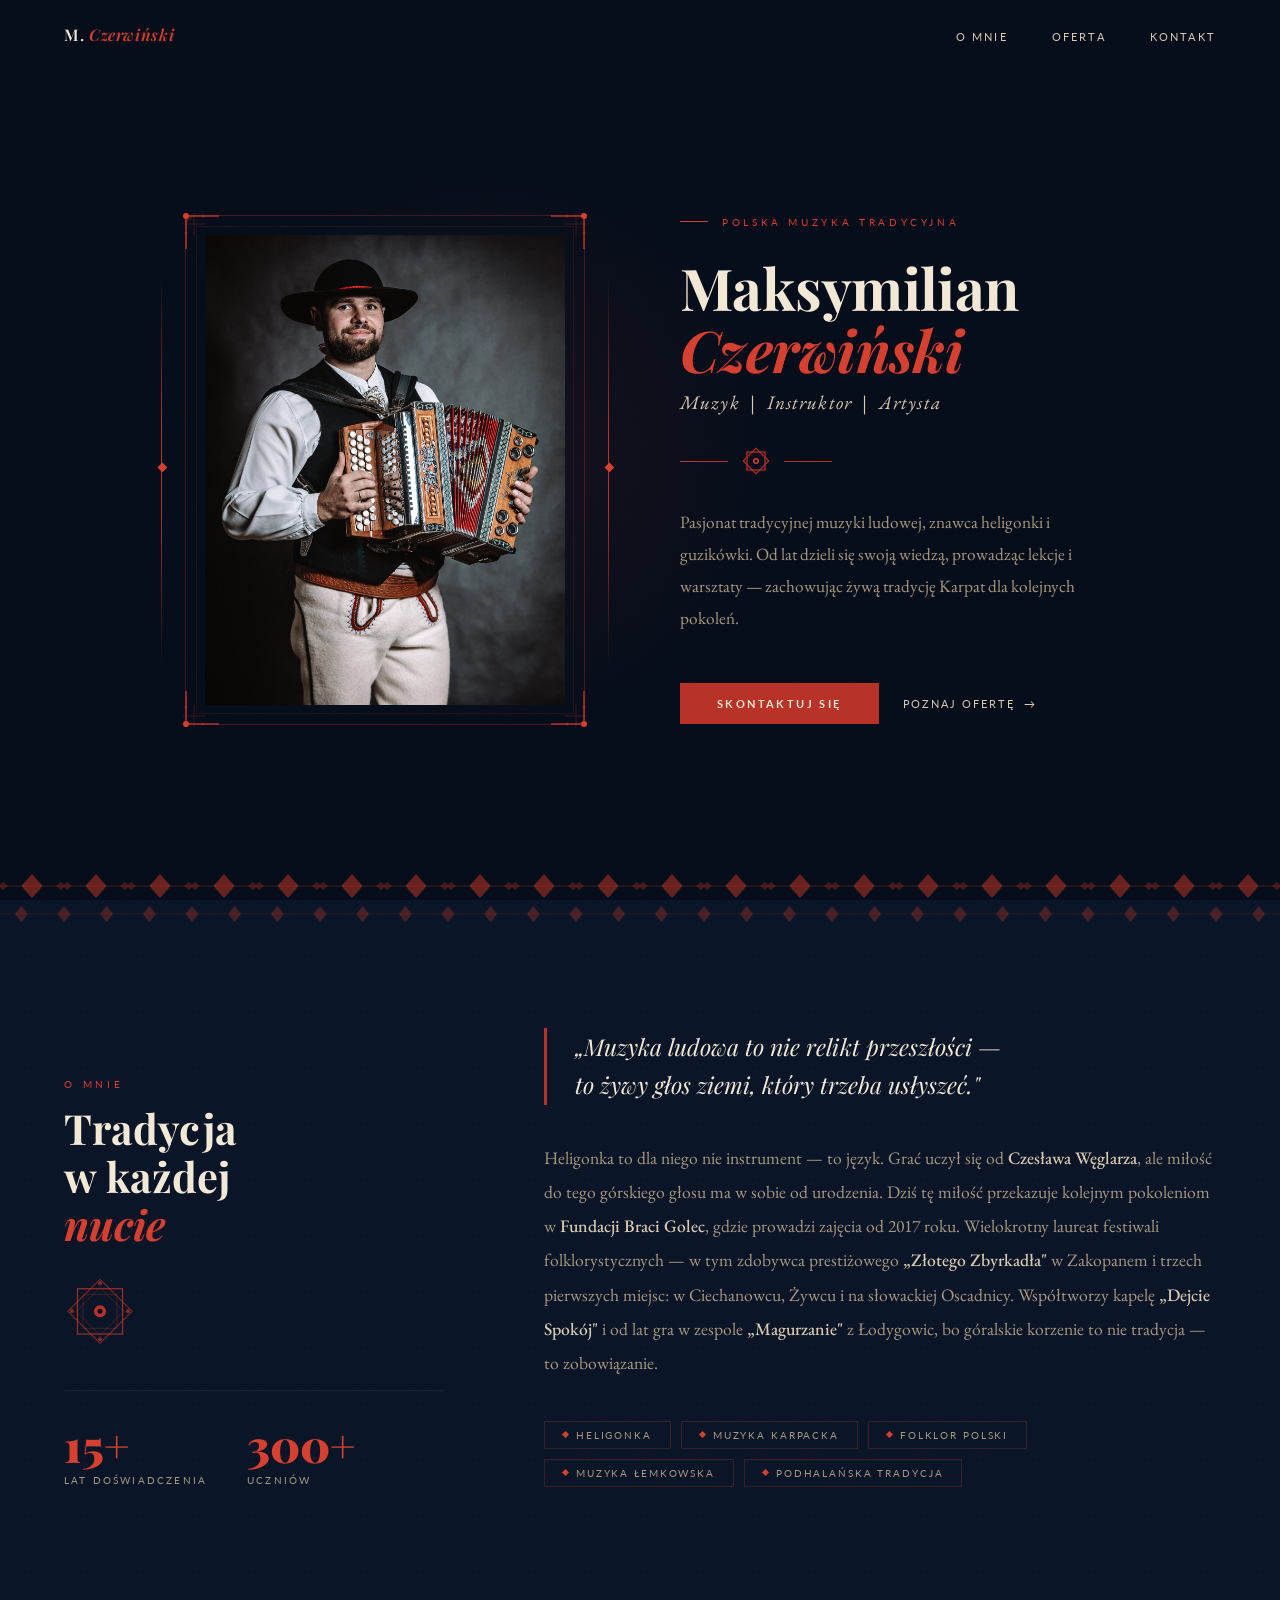
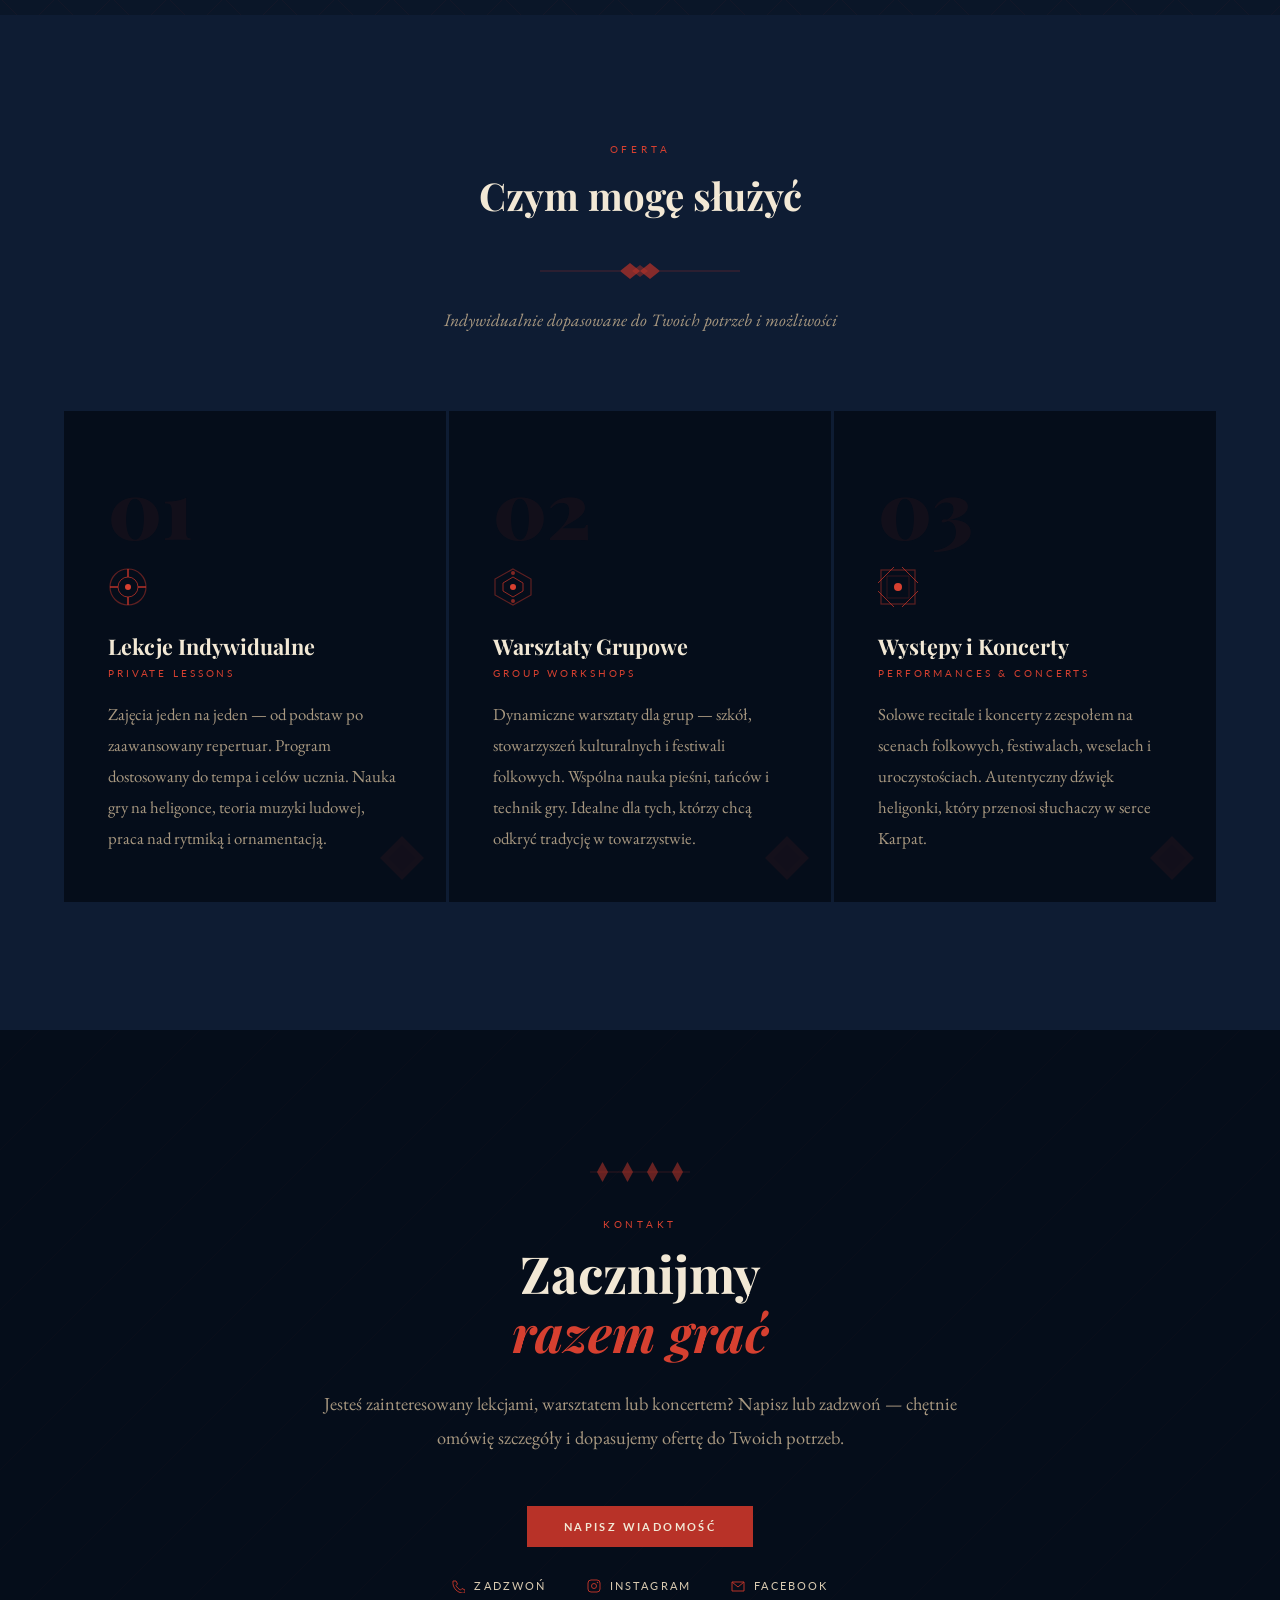
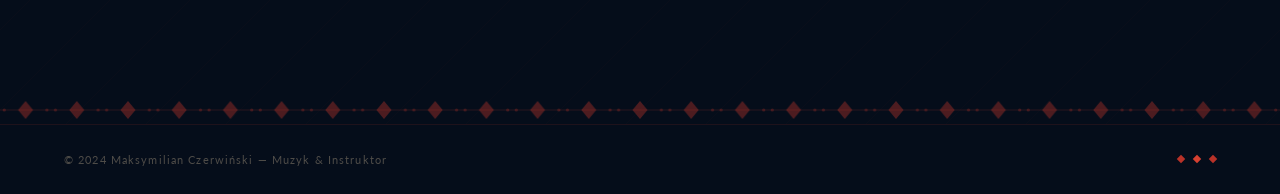
==== index.html @ da5d7bf0 "Initial commit — strona Maksymilian Czerwiński heligonka.pl Co-Authored-By: Claude Sonnet 4.6 <norep" ====
<!DOCTYPE html>
<html lang="pl">
<head>
  <meta charset="UTF-8">
  <meta name="viewport" content="width=device-width, initial-scale=1.0">
  <title>Maksymilian Czerwiński — Muzyk & Instruktor</title>
  <link rel="preconnect" href="https://fonts.googleapis.com">
  <link rel="preconnect" href="https://fonts.gstatic.com" crossorigin>
  <link href="https://fonts.googleapis.com/css2?family=Playfair+Display:ital,wght@0,400;0,600;0,700;0,900;1,400;1,700&family=EB+Garamond:ital,wght@0,400;0,500;1,400;1,500&family=Lato:wght@300;400;700&display=swap" rel="stylesheet">
  <link rel="stylesheet" href="style.css">
</head>
<body>

  <!-- ═══════════════════════════════════════════
       NAV
  ════════════════════════════════════════════ -->
  <nav id="navbar">
    <a href="#hero" class="nav-brand">M. <span>Czerwiński</span></a>
    <ul class="nav-links">
      <li><a href="#about">O mnie</a></li>
      <li><a href="#services">Oferta</a></li>
      <li><a href="#contact">Kontakt</a></li>
    </ul>
  </nav>

  <!-- ═══════════════════════════════════════════
       HERO
  ════════════════════════════════════════════ -->
  <section id="hero">
    <!-- Floating decorative gems -->
    <span class="float-gem"></span>
    <span class="float-gem"></span>
    <span class="float-gem"></span>
    <span class="float-gem"></span>

    <div class="hero-inner">

      <!-- PHOTO -->
      <div class="hero-photo-col">
        <div class="photo-frame">
          <!-- Corner ornaments -->
          <svg class="corner-ornament tl" viewBox="0 0 48 48" fill="none" xmlns="http://www.w3.org/2000/svg">
            <line x1="0" y1="3" x2="36" y2="3" stroke="#b83228" stroke-width="1.5"/>
            <line x1="3" y1="0" x2="3" y2="36" stroke="#b83228" stroke-width="1.5"/>
            <line x1="0" y1="11" x2="22" y2="11" stroke="#b83228" stroke-width="0.6" stroke-opacity="0.5"/>
            <line x1="11" y1="0" x2="11" y2="22" stroke="#b83228" stroke-width="0.6" stroke-opacity="0.5"/>
            <circle cx="3" cy="3" r="3" fill="#d64030"/>
            <circle cx="20" cy="3" r="1.5" fill="#b83228" opacity="0.55"/>
            <circle cx="3" cy="20" r="1.5" fill="#b83228" opacity="0.55"/>
            <polygon points="11,3 3,11 3,3" fill="#b83228" opacity="0.25"/>
          </svg>
          <svg class="corner-ornament tr" viewBox="0 0 48 48" fill="none" xmlns="http://www.w3.org/2000/svg">
            <line x1="0" y1="3" x2="36" y2="3" stroke="#b83228" stroke-width="1.5"/>
            <line x1="3" y1="0" x2="3" y2="36" stroke="#b83228" stroke-width="1.5"/>
            <line x1="0" y1="11" x2="22" y2="11" stroke="#b83228" stroke-width="0.6" stroke-opacity="0.5"/>
            <line x1="11" y1="0" x2="11" y2="22" stroke="#b83228" stroke-width="0.6" stroke-opacity="0.5"/>
            <circle cx="3" cy="3" r="3" fill="#d64030"/>
            <circle cx="20" cy="3" r="1.5" fill="#b83228" opacity="0.55"/>
            <circle cx="3" cy="20" r="1.5" fill="#b83228" opacity="0.55"/>
          </svg>
          <svg class="corner-ornament bl" viewBox="0 0 48 48" fill="none" xmlns="http://www.w3.org/2000/svg">
            <line x1="0" y1="3" x2="36" y2="3" stroke="#b83228" stroke-width="1.5"/>
            <line x1="3" y1="0" x2="3" y2="36" stroke="#b83228" stroke-width="1.5"/>
            <line x1="0" y1="11" x2="22" y2="11" stroke="#b83228" stroke-width="0.6" stroke-opacity="0.5"/>
            <line x1="11" y1="0" x2="11" y2="22" stroke="#b83228" stroke-width="0.6" stroke-opacity="0.5"/>
            <circle cx="3" cy="3" r="3" fill="#d64030"/>
            <circle cx="20" cy="3" r="1.5" fill="#b83228" opacity="0.55"/>
            <circle cx="3" cy="20" r="1.5" fill="#b83228" opacity="0.55"/>
          </svg>
          <svg class="corner-ornament br" viewBox="0 0 48 48" fill="none" xmlns="http://www.w3.org/2000/svg">
            <line x1="0" y1="3" x2="36" y2="3" stroke="#b83228" stroke-width="1.5"/>
            <line x1="3" y1="0" x2="3" y2="36" stroke="#b83228" stroke-width="1.5"/>
            <line x1="0" y1="11" x2="22" y2="11" stroke="#b83228" stroke-width="0.6" stroke-opacity="0.5"/>
            <line x1="11" y1="0" x2="11" y2="22" stroke="#b83228" stroke-width="0.6" stroke-opacity="0.5"/>
            <circle cx="3" cy="3" r="3" fill="#d64030"/>
            <circle cx="20" cy="3" r="1.5" fill="#b83228" opacity="0.55"/>
            <circle cx="3" cy="20" r="1.5" fill="#b83228" opacity="0.55"/>
          </svg>

          <div class="photo-frame-border"></div>
          <div class="photo-img-wrap" id="photoWrap">
            <img
              src="brand_assets/Maksymilian Czerwinski.jpeg"
              alt="Maksymilian Czerwiński — Muzyk & Instruktor"
              onerror="this.parentElement.innerHTML='<div class=\'photo-placeholder\'><div class=\'placeholder-initials\'>MC</div><div class=\'placeholder-note\'>Maksymilian Czerwiński</div></div>'"
            >
          </div>

          <!-- Side accent bars -->
          <span class="photo-accent left"></span>
          <span class="photo-accent right"></span>
        </div>
      </div>

      <!-- TEXT -->
      <div class="hero-text-col">
        <p class="eyebrow">Polska Muzyka Tradycyjna</p>

        <h1 class="hero-name">
          Maksymilian
          <span class="red-italic">Czerwiński</span>
        </h1>

        <p class="hero-role">Muzyk &nbsp;|&nbsp; Instruktor &nbsp;|&nbsp; Artysta</p>

        <div class="folk-inline-divider">
          <span class="bar"></span>
          <!-- Folk 8-star medallion -->
          <svg width="28" height="28" viewBox="0 0 28 28" fill="none" xmlns="http://www.w3.org/2000/svg">
            <rect x="5" y="5" width="18" height="18" stroke="#b83228" stroke-width="1.2" transform="rotate(0 14 14)"/>
            <rect x="5" y="5" width="18" height="18" stroke="#b83228" stroke-width="1.2" transform="rotate(45 14 14)"/>
            <circle cx="14" cy="14" r="3" fill="#d64030"/>
            <circle cx="14" cy="14" r="1.5" fill="#050d1a"/>
          </svg>
          <span class="bar"></span>
        </div>

        <p class="hero-desc">
          Pasjonat tradycyjnej muzyki ludowej, znawca heligonki i guzikówki.
          Od lat dzieli się swoją wiedzą, prowadząc lekcje i warsztaty —
          zachowując żywą tradycję Karpat dla kolejnych pokoleń.
        </p>

        <div class="hero-actions">
          <a href="#contact" class="btn-red">Skontaktuj się</a>
          <a href="#services" class="btn-ghost">
            Poznaj ofertę <span class="arr">→</span>
          </a>
        </div>
      </div>
    </div>

    <!-- Folk border strip -->
    <div class="hero-folk-bottom">
      <svg class="folk-strip" viewBox="0 0 1200 28" preserveAspectRatio="none" xmlns="http://www.w3.org/2000/svg">
        <defs>
          <pattern id="folkBorderHero" x="0" y="0" width="60" height="28" patternUnits="userSpaceOnUse">
            <line x1="0" y1="14" x2="60" y2="14" stroke="#b83228" stroke-width="0.7" stroke-opacity="0.5"/>
            <polygon points="30,2 40,14 30,26 20,14" fill="#b83228" fill-opacity="0.55"/>
            <rect x="0" y="11" width="6" height="6" fill="#b83228" fill-opacity="0.3" transform="rotate(45 3 14)"/>
            <rect x="54" y="11" width="6" height="6" fill="#b83228" fill-opacity="0.3" transform="rotate(45 57 14)"/>
          </pattern>
        </defs>
        <rect width="1200" height="28" fill="url(#folkBorderHero)"/>
      </svg>
    </div>
  </section>

  <!-- ═══════════════════════════════════════════
       ABOUT
  ════════════════════════════════════════════ -->
  <section id="about">

    <!-- Folk strip top -->
    <div class="folk-strip-top">
      <svg class="folk-strip" viewBox="0 0 1200 28" preserveAspectRatio="none" xmlns="http://www.w3.org/2000/svg">
        <defs>
          <pattern id="folkBorderAbout" x="0" y="0" width="40" height="28" patternUnits="userSpaceOnUse">
            <line x1="0" y1="14" x2="40" y2="14" stroke="#b83228" stroke-width="0.5" stroke-opacity="0.3"/>
            <polygon points="20,6 26,14 20,22 14,14" fill="#b83228" fill-opacity="0.35"/>
          </pattern>
        </defs>
        <rect width="1200" height="28" fill="url(#folkBorderAbout)"/>
      </svg>
    </div>

    <div class="about-inner">

      <!-- LEFT -->
      <div class="about-left fade-up">
        <span class="section-eyebrow about-eyebrow">O mnie</span>
        <h2 class="about-heading">
          Tradycja<br>w każdej
          <em>nucie</em>
        </h2>

        <!-- Medallion -->
        <div class="about-folk-medallion" style="margin:28px 0;">
          <svg width="72" height="72" viewBox="0 0 72 72" fill="none" xmlns="http://www.w3.org/2000/svg" class="shimmer-ornament">
            <polygon points="36 4 68 36 36 68 4 36" fill="none" stroke="#b83228" stroke-width="1"/>
            <polygon points="36 12 60 36 36 60 12 36" fill="none" stroke="#b83228" stroke-width="0.6" stroke-opacity="0.5"/>
            <polygon points="36 4 68 36 36 68 4 36" fill="none" stroke="#b83228" stroke-width="1" transform="rotate(45 36 36)"/>
            <polygon points="36 12 60 36 36 60 12 36" fill="none" stroke="#b83228" stroke-width="0.6" stroke-opacity="0.5" transform="rotate(45 36 36)"/>
            <circle cx="36" cy="36" r="6" fill="#b83228"/>
            <circle cx="36" cy="36" r="2.5" fill="#050d1a"/>
            <!-- cardinal dots -->
            <circle cx="36" cy="8"  r="2" fill="#b83228" opacity="0.7"/>
            <circle cx="36" cy="64" r="2" fill="#b83228" opacity="0.7"/>
            <circle cx="8"  cy="36" r="2" fill="#b83228" opacity="0.7"/>
            <circle cx="64" cy="36" r="2" fill="#b83228" opacity="0.7"/>
          </svg>
        </div>

        <div class="about-stat-row">
          <div class="about-stat">
            <div class="stat-num">15+</div>
            <span class="stat-lbl">Lat doświadczenia</span>
          </div>
          <div class="about-stat">
            <div class="stat-num">300+</div>
            <span class="stat-lbl">Uczniów</span>
          </div>
        </div>
      </div>

      <!-- RIGHT -->
      <div class="about-right">
        <blockquote class="about-quote fade-up">
          „Muzyka ludowa to nie relikt przeszłości —<br>
          to żywy głos ziemi, który trzeba usłyszeć."
        </blockquote>

        <p class="about-body fade-up d1">
          Heligonka to dla niego nie instrument — to język. Grać uczył się od <strong>Czesława Węglarza</strong>,
          ale miłość do tego górskiego głosu ma w sobie od urodzenia. Dziś tę miłość przekazuje kolejnym
          pokoleniom w <strong>Fundacji Braci Golec</strong>, gdzie prowadzi zajęcia od 2017 roku.
          Wielokrotny laureat festiwali folklorystycznych — w tym zdobywca prestiżowego
          <strong>„Złotego Zbyrkadła"</strong> w Zakopanem i trzech pierwszych miejsc: w Ciechanowcu,
          Żywcu i na słowackiej Oscadnicy. Współtworzy kapelę <strong>„Dejcie Spokój"</strong>
          i od lat gra w zespole <strong>„Magurzanie"</strong> z Łodygowic, bo góralskie korzenie
          to nie tradycja — to zobowiązanie.
        </p>

        <div class="tags fade-up d4">
          <span class="tag"><span class="tag-dot"></span>Heligonka</span>
          <span class="tag"><span class="tag-dot"></span>Muzyka Karpacka</span>
          <span class="tag"><span class="tag-dot"></span>Folklor Polski</span>
          <span class="tag"><span class="tag-dot"></span>Muzyka Łemkowska</span>
          <span class="tag"><span class="tag-dot"></span>Podhalańska Tradycja</span>
        </div>
      </div>
    </div>
  </section>

  <!-- ═══════════════════════════════════════════
       SERVICES
  ════════════════════════════════════════════ -->
  <section id="services">
    <div class="services-header fade-up">
      <span class="section-eyebrow">Oferta</span>
      <h2 class="section-title">Czym mogę służyć</h2>
      <!-- Folk divider -->
      <div class="section-ornament">
        <svg width="200" height="20" viewBox="0 0 200 20" fill="none" xmlns="http://www.w3.org/2000/svg">
          <line x1="0" y1="10" x2="80" y2="10" stroke="#b83228" stroke-width="0.7" stroke-opacity="0.5"/>
          <polygon points="90,2 100,10 90,18 80,10" fill="#b83228" opacity="0.7"/>
          <polygon points="100,4 108,10 100,16 92,10" fill="#b83228" opacity="0.45"/>
          <polygon points="110,2 120,10 110,18 100,10" fill="#b83228" opacity="0.7"/>
          <line x1="120" y1="10" x2="200" y2="10" stroke="#b83228" stroke-width="0.7" stroke-opacity="0.5"/>
        </svg>
      </div>
      <p class="section-sub">Indywidualnie dopasowane do Twoich potrzeb i możliwości</p>
    </div>

    <div class="cards">

      <!-- Card 1 -->
      <div class="card fade-up">
        <span class="card-number">01</span>
        <div class="card-icon">
          <svg width="40" height="40" viewBox="0 0 40 40" fill="none" xmlns="http://www.w3.org/2000/svg">
            <circle cx="20" cy="20" r="18" stroke="#b83228" stroke-width="1.2" stroke-opacity="0.5"/>
            <circle cx="20" cy="20" r="10" stroke="#b83228" stroke-width="0.8"/>
            <circle cx="20" cy="20" r="3" fill="#d64030"/>
            <line x1="20" y1="2"  x2="20" y2="10" stroke="#b83228" stroke-width="1.5"/>
            <line x1="20" y1="30" x2="20" y2="38" stroke="#b83228" stroke-width="1.5"/>
            <line x1="2"  y1="20" x2="10" y2="20" stroke="#b83228" stroke-width="1.5"/>
            <line x1="30" y1="20" x2="38" y2="20" stroke="#b83228" stroke-width="1.5"/>
          </svg>
        </div>
        <h3 class="card-title">Lekcje Indywidualne</h3>
        <span class="card-sub">Private Lessons</span>
        <p class="card-text">
          Zajęcia jeden na jeden — od podstaw po zaawansowany repertuar.
          Program dostosowany do tempa i celów ucznia. Nauka gry na heligonce,
          teoria muzyki ludowej, praca nad rytmiką i ornamentacją.
        </p>
        <svg class="card-corner-gem" width="48" height="48" viewBox="0 0 48 48" fill="none" xmlns="http://www.w3.org/2000/svg">
          <polygon points="24 2 46 24 24 46 2 24" fill="#d64030"/>
          <polygon points="24 10 38 24 24 38 10 24" fill="#b83228"/>
        </svg>
      </div>

      <!-- Card 2 -->
      <div class="card fade-up d1">
        <span class="card-number">02</span>
        <div class="card-icon">
          <svg width="40" height="40" viewBox="0 0 40 40" fill="none" xmlns="http://www.w3.org/2000/svg">
            <polygon points="20 2 38 12 38 28 20 38 2 28 2 12" stroke="#b83228" stroke-width="1.2" fill="none" stroke-opacity="0.5"/>
            <polygon points="20 10 30 16 30 24 20 30 10 24 10 16" stroke="#b83228" stroke-width="0.8" fill="none"/>
            <circle cx="20" cy="20" r="3" fill="#d64030"/>
            <circle cx="20" cy="6"  r="2" fill="#b83228" opacity="0.7"/>
            <circle cx="20" cy="34" r="2" fill="#b83228" opacity="0.7"/>
          </svg>
        </div>
        <h3 class="card-title">Warsztaty Grupowe</h3>
        <span class="card-sub">Group Workshops</span>
        <p class="card-text">
          Dynamiczne warsztaty dla grup — szkół, stowarzyszeń kulturalnych
          i festiwali folkowych. Wspólna nauka pieśni, tańców i technik gry.
          Idealne dla tych, którzy chcą odkryć tradycję w towarzystwie.
        </p>
        <svg class="card-corner-gem" width="48" height="48" viewBox="0 0 48 48" fill="none" xmlns="http://www.w3.org/2000/svg">
          <polygon points="24 2 46 24 24 46 2 24" fill="#d64030"/>
          <polygon points="24 10 38 24 24 38 10 24" fill="#b83228"/>
        </svg>
      </div>

      <!-- Card 3 -->
      <div class="card fade-up d2">
        <span class="card-number">03</span>
        <div class="card-icon">
          <svg width="40" height="40" viewBox="0 0 40 40" fill="none" xmlns="http://www.w3.org/2000/svg">
            <rect x="3" y="3" width="34" height="34" stroke="#b83228" stroke-width="1.2" stroke-opacity="0.5"/>
            <rect x="3" y="3" width="34" height="34" stroke="#b83228" stroke-width="0.8" transform="rotate(45 20 20)"/>
            <rect x="9" y="9" width="22" height="22" stroke="#b83228" stroke-width="0.5" stroke-opacity="0.5"/>
            <circle cx="20" cy="20" r="4" fill="#d64030"/>
          </svg>
        </div>
        <h3 class="card-title">Występy i Koncerty</h3>
        <span class="card-sub">Performances & Concerts</span>
        <p class="card-text">
          Solowe recitale i koncerty z zespołem na scenach folkowych,
          festiwalach, weselach i uroczystościach. Autentyczny dźwięk
          heligonki, który przenosi słuchaczy w serce Karpat.
        </p>
        <svg class="card-corner-gem" width="48" height="48" viewBox="0 0 48 48" fill="none" xmlns="http://www.w3.org/2000/svg">
          <polygon points="24 2 46 24 24 46 2 24" fill="#d64030"/>
          <polygon points="24 10 38 24 24 38 10 24" fill="#b83228"/>
        </svg>
      </div>
    </div>
  </section>

  <!-- ═══════════════════════════════════════════
       CONTACT
  ════════════════════════════════════════════ -->
  <section id="contact">
    <div class="contact-inner fade-up">
      <div class="contact-ornament">
        <svg width="100" height="28" viewBox="0 0 100 28" fill="none" xmlns="http://www.w3.org/2000/svg">
          <defs>
            <pattern id="folkContactStrip" x="0" y="0" width="25" height="28" patternUnits="userSpaceOnUse">
              <line x1="0" y1="14" x2="25" y2="14" stroke="#b83228" stroke-width="0.6" stroke-opacity="0.4"/>
              <polygon points="12.5,4 18,14 12.5,24 7,14" fill="#b83228" opacity="0.55"/>
            </pattern>
          </defs>
          <rect width="100" height="28" fill="url(#folkContactStrip)"/>
        </svg>
      </div>

      <span class="section-eyebrow contact-eyebrow">Kontakt</span>
      <h2 class="contact-title">
        Zacznijmy<br>
        <em>razem grać</em>
      </h2>
      <p class="contact-text">
        Jesteś zainteresowany lekcjami, warsztatem lub koncertem?
        Napisz lub zadzwoń — chętnie omówię szczegóły
        i dopasujemy ofertę do Twoich potrzeb.
      </p>

      <div class="contact-cta">
        <a href="mailto:kontakt@maksymilanczerwiński.pl" class="btn-red">
          Napisz wiadomość
        </a>
        <div class="contact-links">
          <a href="tel:+48000000000" class="contact-link">
            <svg width="14" height="14" viewBox="0 0 14 14" fill="none" xmlns="http://www.w3.org/2000/svg">
              <path d="M2 2h3l1.5 3L5 6.5c1 2 2.5 3.5 4.5 4.5L11 9.5l3 1.5v3c-7 1-13-5-12-12z" stroke="#b83228" stroke-width="1" fill="none"/>
            </svg>
            Zadzwoń
          </a>
          <a href="#" class="contact-link">
            <svg width="14" height="14" viewBox="0 0 14 14" fill="none" xmlns="http://www.w3.org/2000/svg">
              <rect x="1" y="1" width="12" height="12" rx="3" stroke="#b83228" stroke-width="1"/>
              <circle cx="7" cy="7" r="2.5" stroke="#b83228" stroke-width="1"/>
              <circle cx="10.5" cy="3.5" r="0.75" fill="#b83228"/>
            </svg>
            Instagram
          </a>
          <a href="#" class="contact-link">
            <svg width="14" height="14" viewBox="0 0 14 14" fill="none" xmlns="http://www.w3.org/2000/svg">
              <path d="M1 3h12v9H1zM1 3l6 5 6-5" stroke="#b83228" stroke-width="1" fill="none"/>
            </svg>
            Facebook
          </a>
        </div>
      </div>
    </div>

    <!-- Folk strip at bottom of contact -->
    <div class="folk-strip-bottom">
      <svg class="folk-strip" viewBox="0 0 1200 28" preserveAspectRatio="none" xmlns="http://www.w3.org/2000/svg">
        <defs>
          <pattern id="folkContactBottom" x="0" y="0" width="48" height="28" patternUnits="userSpaceOnUse">
            <line x1="0" y1="14" x2="48" y2="14" stroke="#b83228" stroke-width="0.6" stroke-opacity="0.3"/>
            <polygon points="24,5 31,14 24,23 17,14" fill="#b83228" opacity="0.4"/>
            <circle cx="4"  cy="14" r="1.5" fill="#b83228" opacity="0.3"/>
            <circle cx="44" cy="14" r="1.5" fill="#b83228" opacity="0.3"/>
          </pattern>
        </defs>
        <rect width="1200" height="28" fill="url(#folkContactBottom)"/>
      </svg>
    </div>
  </section>

  <!-- ═══════════════════════════════════════════
       FOOTER
  ════════════════════════════════════════════ -->
  <footer>
    <span class="footer-copy">
      © 2024 Maksymilian Czerwiński — Muzyk & Instruktor
    </span>
    <div class="footer-gems">
      <span class="footer-gem"></span>
      <span class="footer-gem"></span>
      <span class="footer-gem"></span>
    </div>
  </footer>

  <!-- ═══════════════════════════════════════════
       JAVASCRIPT
  ════════════════════════════════════════════ -->
  <script>
    // Nav scroll state
    const navbar = document.getElementById('navbar');
    window.addEventListener('scroll', () => {
      navbar.classList.toggle('scrolled', window.scrollY > 60);
    }, { passive: true });

    // Intersection Observer — fade-up
    const observer = new IntersectionObserver((entries) => {
      entries.forEach(e => {
        if (e.isIntersecting) {
          e.target.classList.add('visible');
          observer.unobserve(e.target);
        }
      });
    }, { threshold: 0.12, rootMargin: '0px 0px -40px 0px' });

    document.querySelectorAll('.fade-up').forEach(el => observer.observe(el));

    // Subtle hero parallax on photo
    const photoWrap = document.getElementById('photoWrap');
    if (photoWrap && window.matchMedia('(min-width: 860px)').matches) {
      window.addEventListener('scroll', () => {
        const scrolled = window.scrollY;
        const parallaxVal = scrolled * 0.12;
        photoWrap.style.transform = `translateY(${parallaxVal}px)`;
      }, { passive: true });
    }

    // Shimmer on folk ornaments
    const shimmerEls = document.querySelectorAll('.shimmer-ornament');
    shimmerEls.forEach(el => {
      el.style.animation = 'shimmer 4s ease-in-out infinite';
    });
  </script>
</body>
</html>
---- style.css ----
*, *::before, *::after { margin: 0; padding: 0; box-sizing: border-box; }

:root {
  --navy-deep:   #050d1a;
  --navy:        #0a1628;
  --navy-mid:    #0e1c33;
  --navy-light:  #152340;
  --red:         #b83228;
  --red-bright:  #d64030;
  --red-dark:    #8a251d;
  --red-glow:    rgba(184,50,40,0.15);
  --cream:       #f2e8d5;
  --cream-dim:   #d8c9b0;
  --cream-muted: #a89880;
  --gold:        #c49a3c;
}

html { scroll-behavior: smooth; }
body {
  font-family: 'Lato', sans-serif;
  background: var(--navy);
  color: var(--cream);
  overflow-x: hidden;
}

/* ──────────────────────────────────────────
   NAV
────────────────────────────────────────── */
nav {
  position: fixed; top: 0; left: 0; right: 0; z-index: 200;
  padding: 24px 64px;
  display: flex; justify-content: space-between; align-items: center;
  transition: all 0.4s ease;
}
nav.scrolled {
  background: rgba(5,13,26,0.94);
  backdrop-filter: blur(16px);
  padding: 16px 64px;
  border-bottom: 1px solid rgba(184,50,40,0.18);
}
.nav-brand {
  font-family: 'Playfair Display', serif;
  font-size: 1rem; font-weight: 600;
  color: var(--cream); letter-spacing: 0.04em; text-decoration: none;
}
.nav-brand span { color: var(--red-bright); font-style: italic; }
.nav-links { display: flex; gap: 44px; list-style: none; }
.nav-links a {
  color: var(--cream-dim); text-decoration: none;
  font-size: 0.68rem; letter-spacing: 0.2em; text-transform: uppercase;
  transition: color 0.3s;
}
.nav-links a:hover { color: var(--red-bright); }

/* ──────────────────────────────────────────
   FOLK SVG HELPERS
────────────────────────────────────────── */
.folk-strip {
  width: 100%; display: block; height: 28px; overflow: visible;
}
.folk-strip-top  { position: absolute; top: 0;    left: 0; right: 0; pointer-events: none; }
.folk-strip-bottom { position: absolute; bottom: 0; left: 0; right: 0; pointer-events: none; }

.about-eyebrow   { display: block; margin-bottom: 12px; }
.contact-eyebrow { display: block; margin-bottom: 16px; }

/* ──────────────────────────────────────────
   HERO
────────────────────────────────────────── */
#hero {
  min-height: 100vh;
  background: var(--navy-deep);
  position: relative; overflow: hidden;
  display: flex; align-items: center;
}
/* Subtle noise */
#hero::before {
  content: ''; position: absolute; inset: 0; pointer-events: none;
  background-image: url("data:image/svg+xml,%3Csvg xmlns='http://www.w3.org/2000/svg' width='300' height='300'%3E%3Cfilter id='n'%3E%3CfeTurbulence type='fractalNoise' baseFrequency='0.75' numOctaves='4' stitchTiles='stitch'/%3E%3C/filter%3E%3Crect width='300' height='300' filter='url(%23n)' opacity='1'/%3E%3C/svg%3E");
  opacity: 0.025; mix-blend-mode: overlay;
}
/* Red atmospheric glow */
#hero::after {
  content: ''; position: absolute; pointer-events: none;
  width: 640px; height: 640px; border-radius: 50%;
  background: radial-gradient(circle, rgba(184,50,40,0.1) 0%, transparent 65%);
  left: 38%; top: 50%; transform: translate(-50%,-50%);
}

.hero-inner {
  position: relative; z-index: 2;
  max-width: 1280px; margin: 0 auto;
  padding: 120px 64px 80px;
  display: grid; grid-template-columns: 1fr 1fr;
  gap: 80px; align-items: center;
}

/* — Photo side — */
.hero-photo-col { display: flex; justify-content: center; }

.photo-frame {
  position: relative; width: 400px; height: 510px;
}
/* Outer red border */
.photo-frame-border {
  position: absolute; inset: 0;
  border: 1px solid rgba(184,50,40,0.35);
  pointer-events: none; z-index: 3;
}
/* Inner offset border */
.photo-frame-border::before {
  content: ''; position: absolute; inset: 10px;
  border: 1px solid rgba(184,50,40,0.15);
}
/* Corner ornament SVGs */
.corner-ornament {
  position: absolute; z-index: 4; width: 48px; height: 48px;
}
.corner-ornament.tl { top: -2px; left: -2px; }
.corner-ornament.tr { top: -2px; right: -2px; transform: scaleX(-1); }
.corner-ornament.bl { bottom: -2px; left: -2px; transform: scaleY(-1); }
.corner-ornament.br { bottom: -2px; right: -2px; transform: scale(-1,-1); }

.photo-img-wrap {
  position: absolute; inset: 20px; overflow: hidden;
  background: var(--navy-mid);
}
.photo-img-wrap img {
  width: 100%; height: 100%;
  object-fit: cover; object-position: center 10%;
  filter: contrast(1.06) saturate(0.9);
  transition: transform 0.7s ease;
  display: block;
}
.photo-frame:hover .photo-img-wrap img { transform: scale(1.04); }

/* Placeholder (shown if photo not found) */
.photo-placeholder {
  width: 100%; height: 100%;
  background: linear-gradient(160deg, var(--navy-light) 0%, var(--navy-mid) 100%);
  display: flex; flex-direction: column;
  align-items: center; justify-content: center; gap: 16px;
}
.placeholder-initials {
  font-family: 'Playfair Display', serif;
  font-size: 5rem; font-weight: 900;
  color: rgba(184,50,40,0.2); line-height: 1; letter-spacing: -0.04em;
}
.placeholder-note {
  font-size: 0.65rem; letter-spacing: 0.2em; text-transform: uppercase;
  color: rgba(242,232,213,0.25);
}

/* Vertical accent lines flanking photo */
.photo-accent {
  position: absolute; top: 60px; bottom: 60px; width: 1px;
}
.photo-accent.left  { left: -24px;  background: linear-gradient(to bottom, transparent, var(--red) 40%, var(--red) 60%, transparent); }
.photo-accent.right { right: -24px; background: linear-gradient(to bottom, transparent, var(--red) 40%, var(--red) 60%, transparent); }
.photo-accent::before {
  content: ''; display: block; width: 7px; height: 7px;
  background: var(--red-bright); transform: rotate(45deg) translateX(-3px);
  position: absolute; top: 50%; margin-top: -4px;
}

/* — Text side — */
.hero-text-col { display: flex; flex-direction: column; }

.eyebrow {
  display: flex; align-items: center; gap: 14px;
  font-size: 0.65rem; letter-spacing: 0.35em; text-transform: uppercase;
  color: var(--red-bright); margin-bottom: 28px;
  opacity: 0; animation: fadeSlideIn 0.9s 0.3s forwards;
}
.eyebrow::before {
  content: ''; width: 28px; height: 1px; background: var(--red-bright);
}

.hero-name {
  font-family: 'Playfair Display', serif;
  font-size: clamp(2.6rem, 4.5vw, 4rem);
  font-weight: 700; line-height: 1.08; letter-spacing: -0.01em;
  color: var(--cream); margin-bottom: 10px;
  opacity: 0; animation: fadeSlideIn 0.9s 0.5s forwards;
}
.hero-name .red-italic {
  display: block; font-style: italic; color: var(--red-bright);
}

.hero-role {
  font-family: 'EB Garamond', serif;
  font-size: 1.2rem; font-style: italic;
  color: var(--cream-dim); letter-spacing: 0.06em;
  margin-bottom: 32px;
  opacity: 0; animation: fadeSlideIn 0.9s 0.65s forwards;
}

/* Folk divider in hero */
.folk-inline-divider {
  display: flex; align-items: center; gap: 14px;
  margin-bottom: 32px;
  opacity: 0; animation: fadeSlideIn 0.9s 0.75s forwards;
}
.folk-inline-divider .bar {
  height: 1px; width: 48px; background: var(--red);
}

.hero-desc {
  font-family: 'EB Garamond', serif;
  font-size: 1.08rem; line-height: 1.85;
  color: var(--cream-muted); max-width: 430px; margin-bottom: 48px;
  opacity: 0; animation: fadeSlideIn 0.9s 0.85s forwards;
}

.hero-actions {
  display: flex; gap: 24px; align-items: center;
  opacity: 0; animation: fadeSlideIn 0.9s 1s forwards;
}

.btn-red {
  display: inline-block;
  padding: 13px 36px;
  background: var(--red); color: var(--cream);
  text-decoration: none; font-size: 0.68rem;
  font-weight: 700; letter-spacing: 0.22em; text-transform: uppercase;
  border: 1px solid var(--red);
  transition: background 0.3s, transform 0.2s, box-shadow 0.3s;
  cursor: pointer;
}
.btn-red:hover {
  background: var(--red-bright); border-color: var(--red-bright);
  transform: translateY(-2px);
  box-shadow: 0 8px 28px rgba(184,50,40,0.35);
}

.btn-ghost {
  display: inline-flex; align-items: center; gap: 9px;
  color: var(--cream-dim); text-decoration: none;
  font-size: 0.68rem; letter-spacing: 0.18em; text-transform: uppercase;
  transition: color 0.3s;
}
.btn-ghost .arr { display: inline-block; transition: transform 0.3s; }
.btn-ghost:hover { color: var(--cream); }
.btn-ghost:hover .arr { transform: translateX(5px); }

/* Folk border strip at hero bottom */
.hero-folk-bottom {
  position: absolute; bottom: 0; left: 0; right: 0;
}

/* Floating diamond ornaments */
.float-gem {
  position: absolute; pointer-events: none;
  width: 10px; height: 10px; background: var(--red-bright);
  transform: rotate(45deg);
  opacity: 0; animation: floatGem 10s ease-in-out infinite;
}
.float-gem:nth-child(1) { top: 15%; left: 8%;  animation-delay: 0s;   animation-duration: 9s;  opacity: 0; }
.float-gem:nth-child(2) { top: 70%; left: 5%;  animation-delay: -3s;  animation-duration: 11s; opacity: 0; }
.float-gem:nth-child(3) { top: 30%; right: 6%; animation-delay: -5s;  animation-duration: 8s;  opacity: 0; }
.float-gem:nth-child(4) { top: 80%; right: 9%; animation-delay: -1s;  animation-duration: 13s; opacity: 0; }
@keyframes floatGem {
  0%   { opacity: 0;    transform: rotate(45deg) translateY(0); }
  10%  { opacity: 0.18; }
  50%  { opacity: 0.10; transform: rotate(45deg) translateY(-22px); }
  90%  { opacity: 0.18; }
  100% { opacity: 0;    transform: rotate(45deg) translateY(0); }
}

@keyframes fadeSlideIn {
  from { opacity: 0; transform: translateY(18px); }
  to   { opacity: 1; transform: translateY(0); }
}

/* ──────────────────────────────────────────
   ABOUT
────────────────────────────────────────── */
#about {
  background: var(--navy);
  padding: 128px 64px;
  position: relative; overflow: hidden;
}
/* Diagonal diamond grid bg */
#about::before {
  content: ''; position: absolute; inset: 0; pointer-events: none;
  background-image: url("data:image/svg+xml,%3Csvg width='56' height='56' viewBox='0 0 56 56' xmlns='http://www.w3.org/2000/svg'%3E%3Cg fill='none'%3E%3Cpolygon points='28 2 54 28 28 54 2 28' fill='none' stroke='%23b83228' stroke-width='0.4' stroke-opacity='0.12'/%3E%3C/g%3E%3C/svg%3E");
  opacity: 1;
}

.about-inner {
  position: relative; z-index: 1;
  max-width: 1280px; margin: 0 auto;
  display: grid; grid-template-columns: 380px 1fr;
  gap: 100px; align-items: start;
}

.about-left { position: sticky; top: 110px; }
.shimmer-ornament { animation: shimmer 4s ease-in-out infinite; }

.about-heading {
  font-family: 'Playfair Display', serif;
  font-size: 2.6rem; font-weight: 700; line-height: 1.15;
  color: var(--cream); margin-bottom: 28px;
}
.about-heading em { font-style: italic; color: var(--red-bright); display: block; }

.about-stat-row {
  display: flex; gap: 40px; margin-top: 40px; padding-top: 32px;
  border-top: 1px solid rgba(242,232,213,0.08);
}
.stat-num {
  font-family: 'Playfair Display', serif;
  font-size: 2.8rem; font-weight: 900;
  color: var(--red-bright); line-height: 1;
}
.stat-lbl {
  font-size: 0.62rem; letter-spacing: 0.22em; text-transform: uppercase;
  color: var(--cream-muted); margin-top: 6px; display: block;
}

.about-quote {
  font-family: 'Playfair Display', serif;
  font-size: 1.45rem; font-style: italic; line-height: 1.65;
  color: var(--cream);
  border-left: 3px solid var(--red);
  padding-left: 28px; margin-bottom: 36px;
}

.about-body {
  font-family: 'EB Garamond', serif;
  font-size: 1.1rem; line-height: 1.95;
  color: var(--cream-muted); margin-bottom: 24px;
}
.about-body strong { color: var(--cream-dim); font-weight: 500; }

.tags {
  display: flex; flex-wrap: wrap; gap: 10px; margin-top: 40px;
}
.tag {
  display: inline-flex; align-items: center; gap: 8px;
  padding: 7px 18px;
  border: 1px solid rgba(184,50,40,0.28);
  font-size: 0.65rem; letter-spacing: 0.18em; text-transform: uppercase;
  color: var(--cream-muted); transition: all 0.3s; cursor: default;
}
.tag:hover { border-color: var(--red); color: var(--cream); }
.tag-dot {
  width: 5px; height: 5px;
  background: var(--red-bright); transform: rotate(45deg);
  display: inline-block; flex-shrink: 0;
}

/* ──────────────────────────────────────────
   SERVICES
────────────────────────────────────────── */
#services {
  background: var(--navy-mid);
  padding: 128px 64px;
  position: relative;
}

.services-header {
  max-width: 1280px; margin: 0 auto 80px;
  display: flex; flex-direction: column; align-items: center;
  text-align: center;
}
.section-eyebrow {
  font-size: 0.62rem; letter-spacing: 0.38em; text-transform: uppercase;
  color: var(--red-bright); margin-bottom: 14px;
}
.section-title {
  font-family: 'Playfair Display', serif;
  font-size: 2.4rem; font-weight: 700;
  color: var(--cream); margin-bottom: 16px;
}
.section-sub {
  font-family: 'EB Garamond', serif;
  font-size: 1.1rem; font-style: italic;
  color: var(--cream-muted);
}
.section-ornament { margin: 24px 0; }

.cards {
  max-width: 1280px; margin: 0 auto;
  display: grid; grid-template-columns: repeat(3, 1fr);
  gap: 3px;
}

.card {
  background: var(--navy-deep);
  padding: 56px 44px 48px;
  position: relative; overflow: hidden;
  transition: background 0.4s;
  cursor: default;
}
.card::after {
  content: ''; position: absolute;
  top: 0; left: 0; right: 0; height: 2px;
  background: linear-gradient(to right, var(--red-dark), var(--red-bright), var(--red-dark));
  transform: scaleX(0); transform-origin: left;
  transition: transform 0.45s ease;
}
.card:hover::after { transform: scaleX(1); }
.card:hover { background: var(--navy-light); }

.card-number {
  font-family: 'Playfair Display', serif;
  font-size: 5rem; font-weight: 900;
  color: rgba(184,50,40,0.08); line-height: 1;
  margin-bottom: 20px; display: block;
  transition: color 0.4s;
}
.card:hover .card-number { color: rgba(184,50,40,0.14); }

.card-icon { margin-bottom: 22px; }

.card-title {
  font-family: 'Playfair Display', serif;
  font-size: 1.35rem; font-weight: 700;
  color: var(--cream); margin-bottom: 8px;
}
.card-sub {
  font-size: 0.6rem; letter-spacing: 0.3em; text-transform: uppercase;
  color: var(--red-bright); margin-bottom: 20px; display: block;
}
.card-text {
  font-family: 'EB Garamond', serif;
  font-size: 1.05rem; line-height: 1.85;
  color: var(--cream-muted);
}
.card-corner-gem {
  position: absolute; bottom: 20px; right: 20px;
  opacity: 0.07; transition: opacity 0.4s;
}
.card:hover .card-corner-gem { opacity: 0.15; }

/* ──────────────────────────────────────────
   CONTACT
────────────────────────────────────────── */
#contact {
  background: var(--navy-deep);
  padding: 128px 64px;
  position: relative; overflow: hidden;
  text-align: center;
}
/* Decorative diagonal lines */
#contact::before {
  content: ''; position: absolute; inset: 0; pointer-events: none;
  background-image: url("data:image/svg+xml,%3Csvg width='80' height='80' viewBox='0 0 80 80' xmlns='http://www.w3.org/2000/svg'%3E%3Cg fill='none'%3E%3Cline x1='0' y1='40' x2='40' y2='0' stroke='%23b83228' stroke-width='0.4' stroke-opacity='0.08'/%3E%3Cline x1='40' y1='80' x2='80' y2='40' stroke='%23b83228' stroke-width='0.4' stroke-opacity='0.08'/%3E%3C/g%3E%3C/svg%3E");
}

.contact-inner {
  position: relative; z-index: 1;
  max-width: 680px; margin: 0 auto;
}
.contact-ornament { margin-bottom: 32px; display: flex; justify-content: center; }
.contact-title {
  font-family: 'Playfair Display', serif;
  font-size: clamp(2rem, 4vw, 3.2rem); font-weight: 700;
  color: var(--cream); line-height: 1.15; margin-bottom: 24px;
}
.contact-title em { font-style: italic; color: var(--red-bright); }
.contact-text {
  font-family: 'EB Garamond', serif;
  font-size: 1.15rem; line-height: 1.85;
  color: var(--cream-muted); margin-bottom: 52px;
}
.contact-cta { display: flex; flex-direction: column; align-items: center; gap: 32px; }
.contact-links {
  display: flex; gap: 40px; justify-content: center; flex-wrap: wrap;
}
.contact-link {
  display: inline-flex; align-items: center; gap: 9px;
  color: var(--cream-dim); text-decoration: none;
  font-size: 0.68rem; letter-spacing: 0.2em; text-transform: uppercase;
  border-bottom: 1px solid transparent;
  padding-bottom: 2px; transition: all 0.3s;
}
.contact-link:hover { color: var(--red-bright); border-bottom-color: var(--red-bright); }

/* ──────────────────────────────────────────
   FOOTER
────────────────────────────────────────── */
footer {
  background: var(--navy-deep);
  border-top: 1px solid rgba(184,50,40,0.14);
  padding: 28px 64px;
  display: flex; justify-content: space-between; align-items: center;
}
.footer-copy {
  font-size: 0.7rem; letter-spacing: 0.1em;
  color: rgba(168,152,128,0.45);
}
.footer-gems { display: flex; gap: 10px; align-items: center; }
.footer-gem {
  width: 6px; height: 6px; background: var(--red);
  transform: rotate(45deg);
  animation: shimmer 3s ease-in-out infinite;
}
.footer-gem:nth-child(2) { animation-delay: 0.4s; background: var(--red-bright); }
.footer-gem:nth-child(3) { animation-delay: 0.8s; }
@keyframes shimmer {
  0%, 100% { opacity: 0.3; }
  50% { opacity: 0.9; }
}

/* ──────────────────────────────────────────
   SCROLL FADE
────────────────────────────────────────── */
.fade-up {
  opacity: 0; transform: translateY(28px);
  transition: opacity 0.75s ease, transform 0.75s ease;
}
.fade-up.visible { opacity: 1; transform: translateY(0); }
.fade-up.d1 { transition-delay: 0.1s; }
.fade-up.d2 { transition-delay: 0.2s; }
.fade-up.d3 { transition-delay: 0.3s; }
.fade-up.d4 { transition-delay: 0.4s; }

/* ──────────────────────────────────────────
   RESPONSIVE
────────────────────────────────────────── */
@media (max-width: 1100px) {
  nav, nav.scrolled { padding-left: 40px; padding-right: 40px; }
  .hero-inner { padding: 110px 40px 70px; gap: 50px; }
  .photo-frame { width: 340px; height: 440px; }
  #about, #services, #contact { padding: 90px 40px; }
  .about-inner { grid-template-columns: 300px 1fr; gap: 60px; }
}
@media (max-width: 860px) {
  .nav-links { display: none; }
  .hero-inner {
    grid-template-columns: 1fr; text-align: center;
    padding: 90px 28px 60px; gap: 48px;
  }
  .hero-photo-col { order: -1; }
  .photo-frame { width: 280px; height: 360px; }
  .photo-accent { display: none; }
  .eyebrow, .folk-inline-divider { justify-content: center; }
  .hero-desc { max-width: 100%; margin-left: auto; margin-right: auto; }
  .hero-actions { justify-content: center; flex-wrap: wrap; }
  #about, #services, #contact { padding: 72px 28px; }
  .about-inner { grid-template-columns: 1fr; gap: 48px; }
  .about-left { position: static; }
  .cards { grid-template-columns: 1fr; }
  footer { flex-direction: column; gap: 16px; padding: 24px; text-align: center; }
}
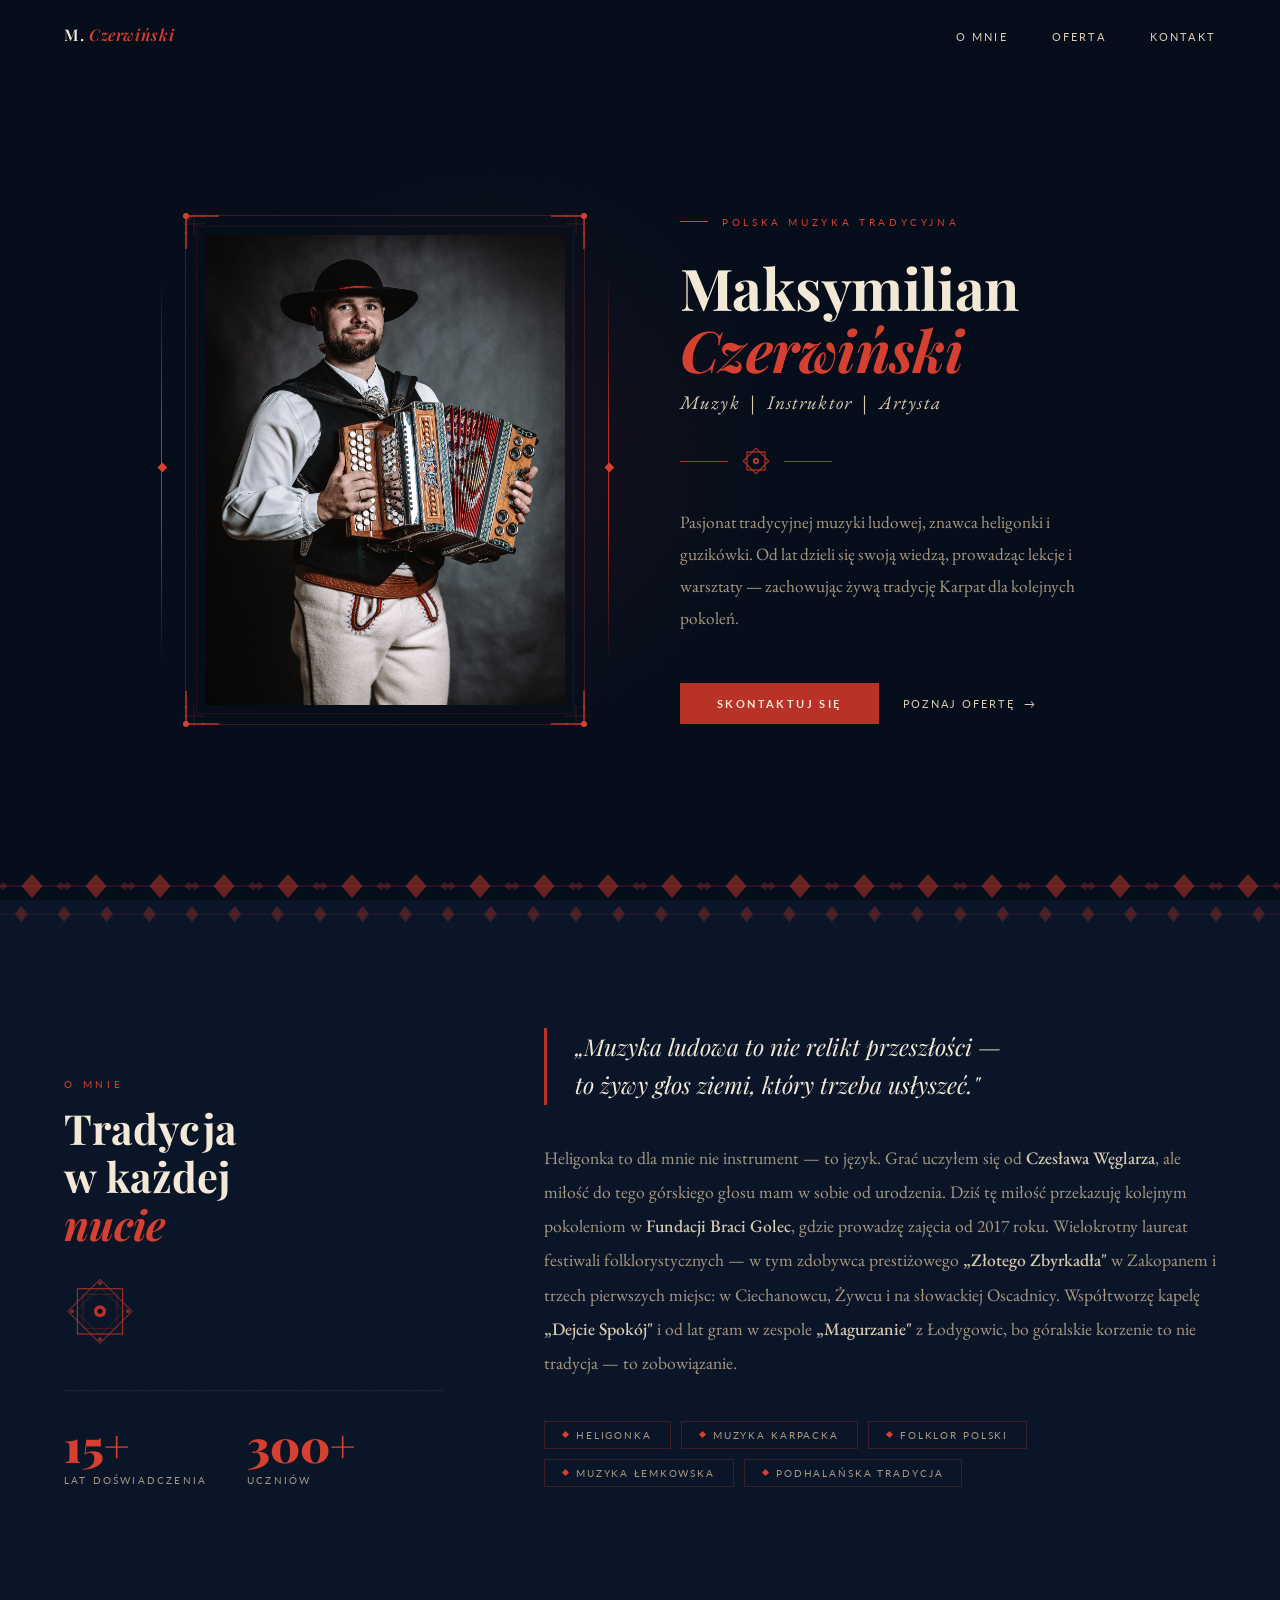
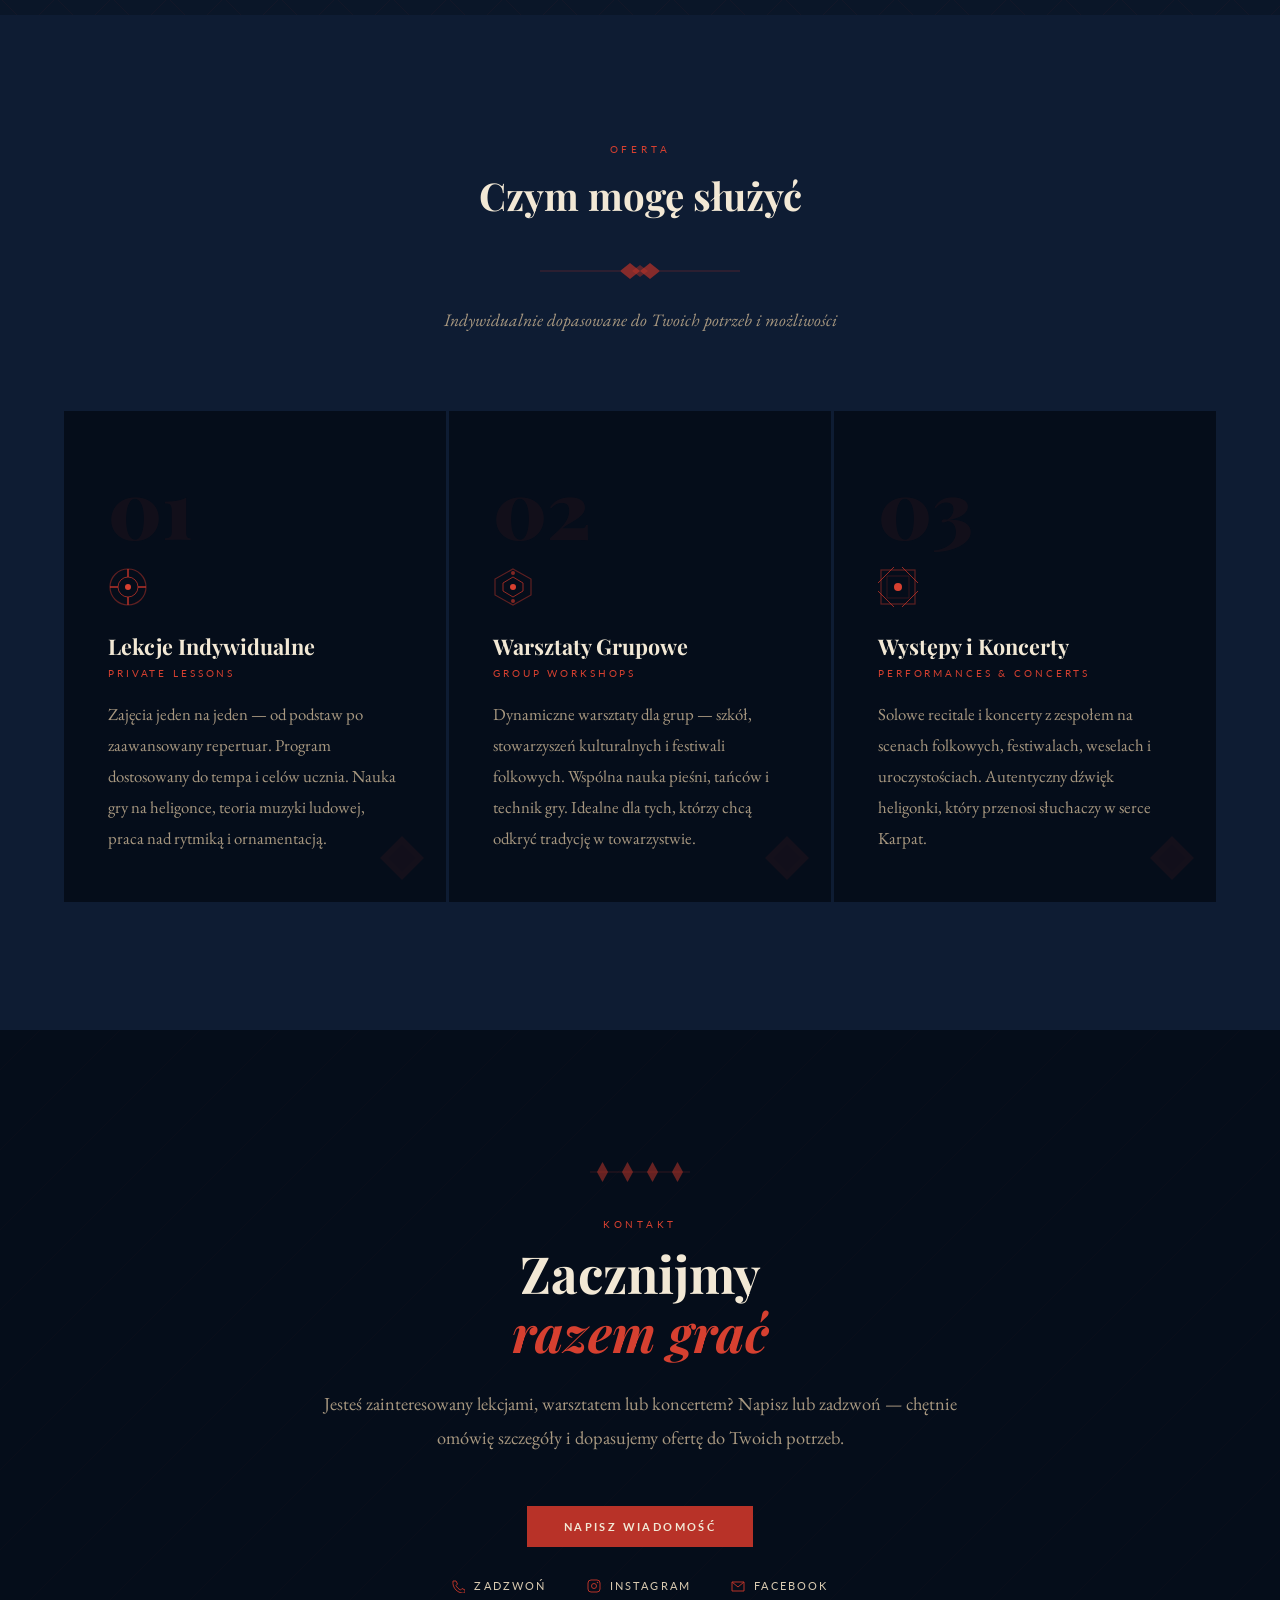
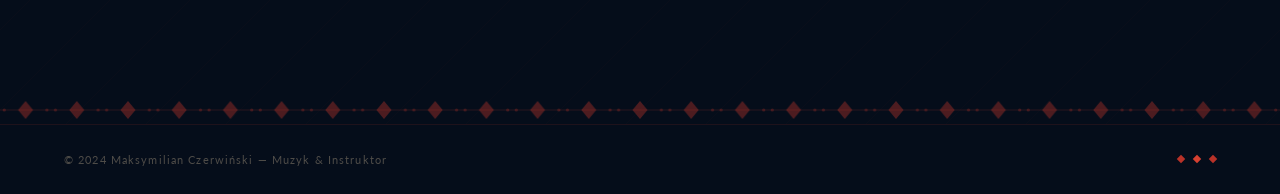
==== commit 9b2f6270: "Zmiana narracji w sekcji O mnie z trzeciej osoby na pierwsza" ====
--- a/index.html
+++ b/index.html
@@ -211,13 +211,13 @@
         </blockquote>
 
         <p class="about-body fade-up d1">
-          Heligonka to dla niego nie instrument — to język. Grać uczył się od <strong>Czesława Węglarza</strong>,
-          ale miłość do tego górskiego głosu ma w sobie od urodzenia. Dziś tę miłość przekazuje kolejnym
-          pokoleniom w <strong>Fundacji Braci Golec</strong>, gdzie prowadzi zajęcia od 2017 roku.
+          Heligonka to dla mnie nie instrument — to język. Grać uczyłem się od <strong>Czesława Węglarza</strong>,
+          ale miłość do tego górskiego głosu mam w sobie od urodzenia. Dziś tę miłość przekazuję kolejnym
+          pokoleniom w <strong>Fundacji Braci Golec</strong>, gdzie prowadzę zajęcia od 2017 roku.
           Wielokrotny laureat festiwali folklorystycznych — w tym zdobywca prestiżowego
           <strong>„Złotego Zbyrkadła"</strong> w Zakopanem i trzech pierwszych miejsc: w Ciechanowcu,
-          Żywcu i na słowackiej Oscadnicy. Współtworzy kapelę <strong>„Dejcie Spokój"</strong>
-          i od lat gra w zespole <strong>„Magurzanie"</strong> z Łodygowic, bo góralskie korzenie
+          Żywcu i na słowackiej Oscadnicy. Współtworzę kapelę <strong>„Dejcie Spokój"</strong>
+          i od lat gram w zespole <strong>„Magurzanie"</strong> z Łodygowic, bo góralskie korzenie
           to nie tradycja — to zobowiązanie.
         </p>
 
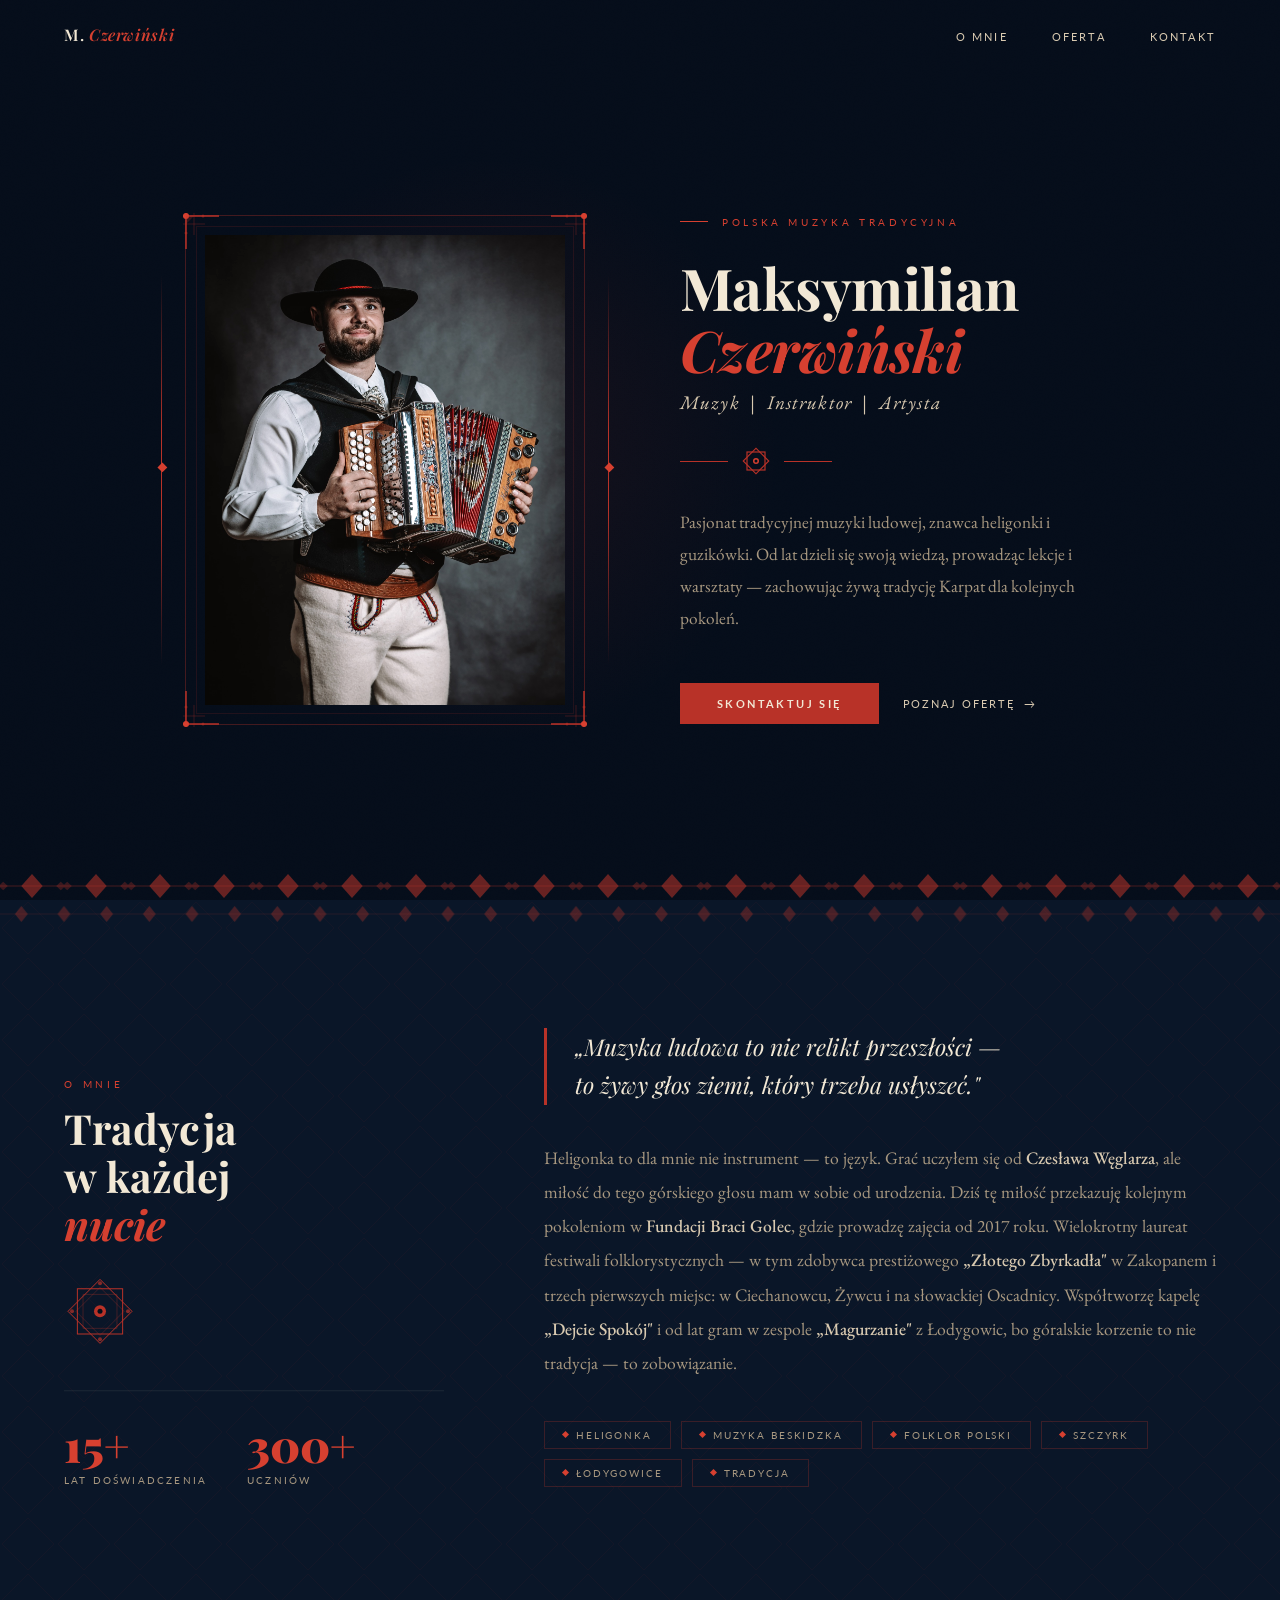
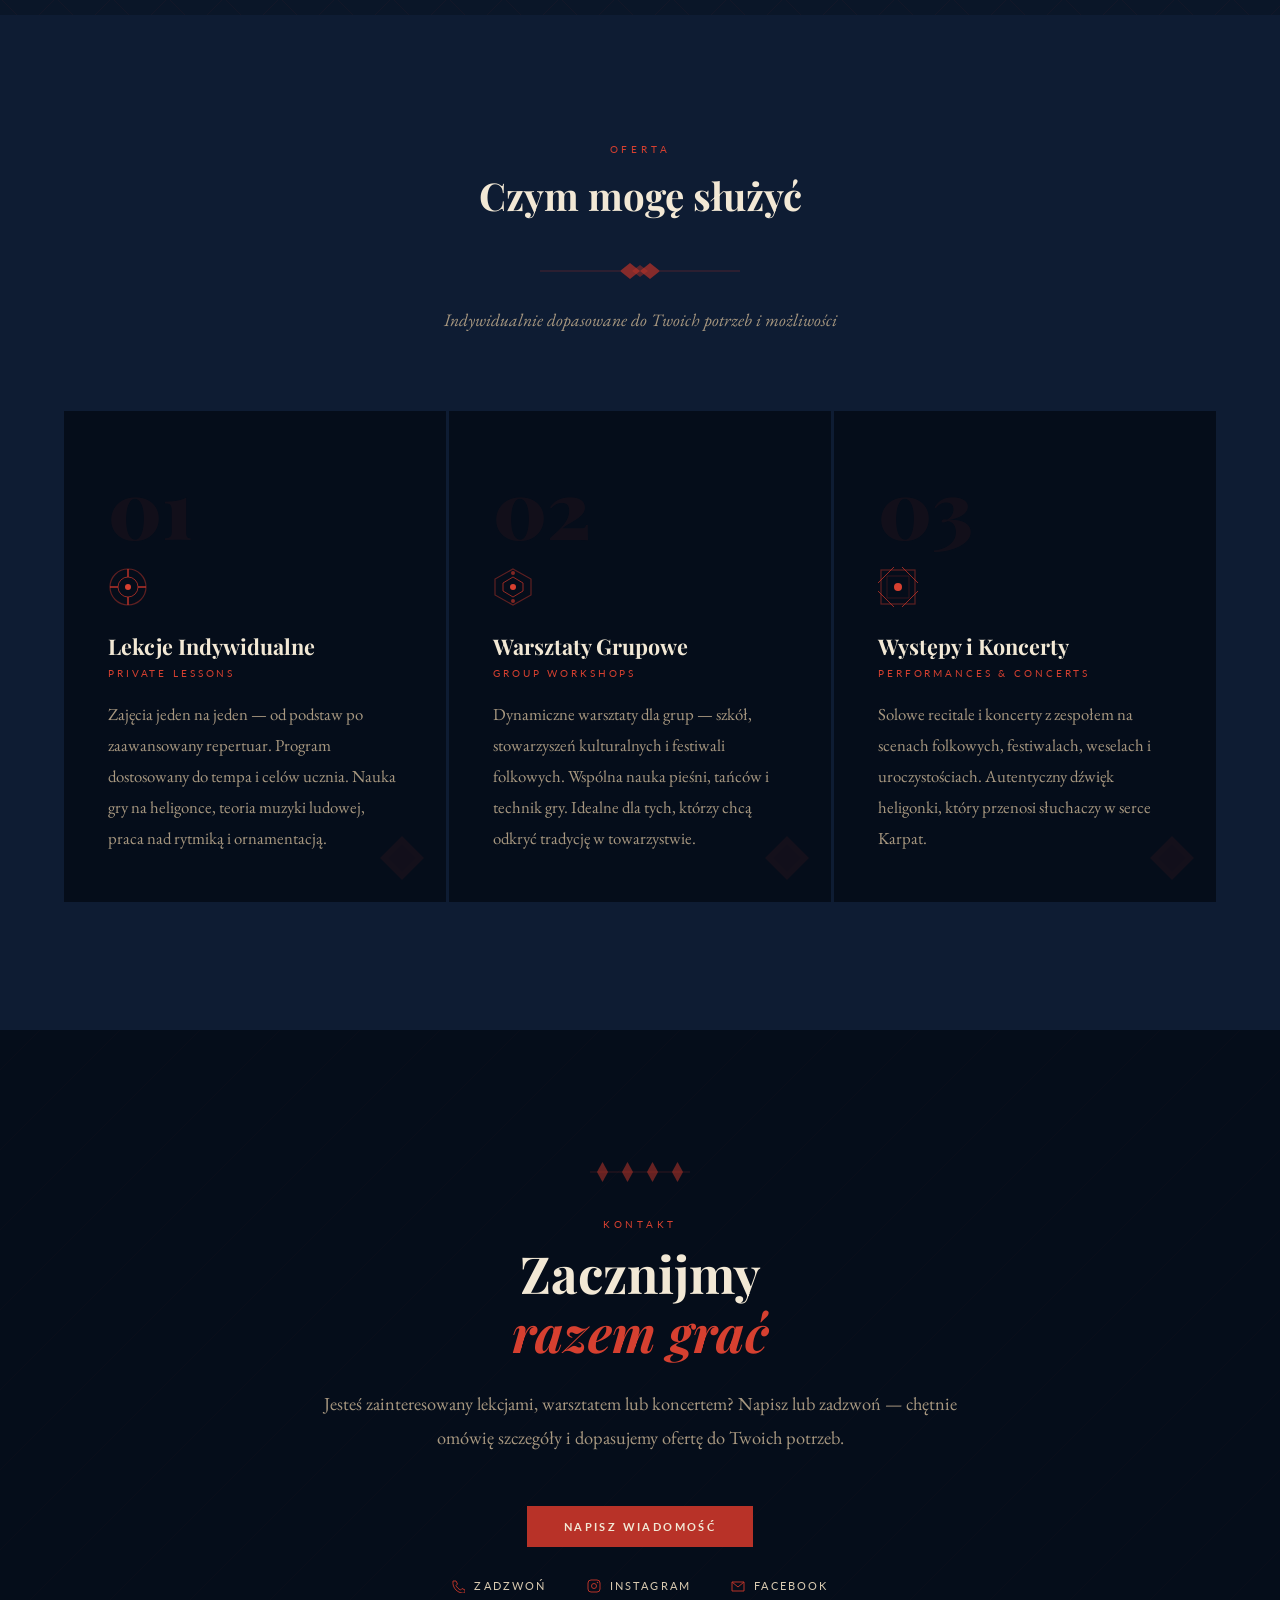
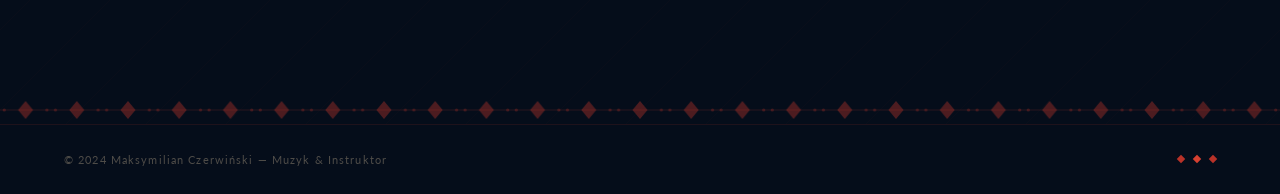
==== commit ba3816af: "Aktualizacja tagów w sekcji O mnie" ====
--- a/index.html
+++ b/index.html
@@ -223,10 +223,11 @@
 
         <div class="tags fade-up d4">
           <span class="tag"><span class="tag-dot"></span>Heligonka</span>
-          <span class="tag"><span class="tag-dot"></span>Muzyka Karpacka</span>
+          <span class="tag"><span class="tag-dot"></span>Muzyka beskidzka</span>
           <span class="tag"><span class="tag-dot"></span>Folklor Polski</span>
-          <span class="tag"><span class="tag-dot"></span>Muzyka Łemkowska</span>
-          <span class="tag"><span class="tag-dot"></span>Podhalańska Tradycja</span>
+          <span class="tag"><span class="tag-dot"></span>Szczyrk</span>
+          <span class="tag"><span class="tag-dot"></span>Łodygowice</span>
+          <span class="tag"><span class="tag-dot"></span>Tradycja</span>
         </div>
       </div>
     </div>
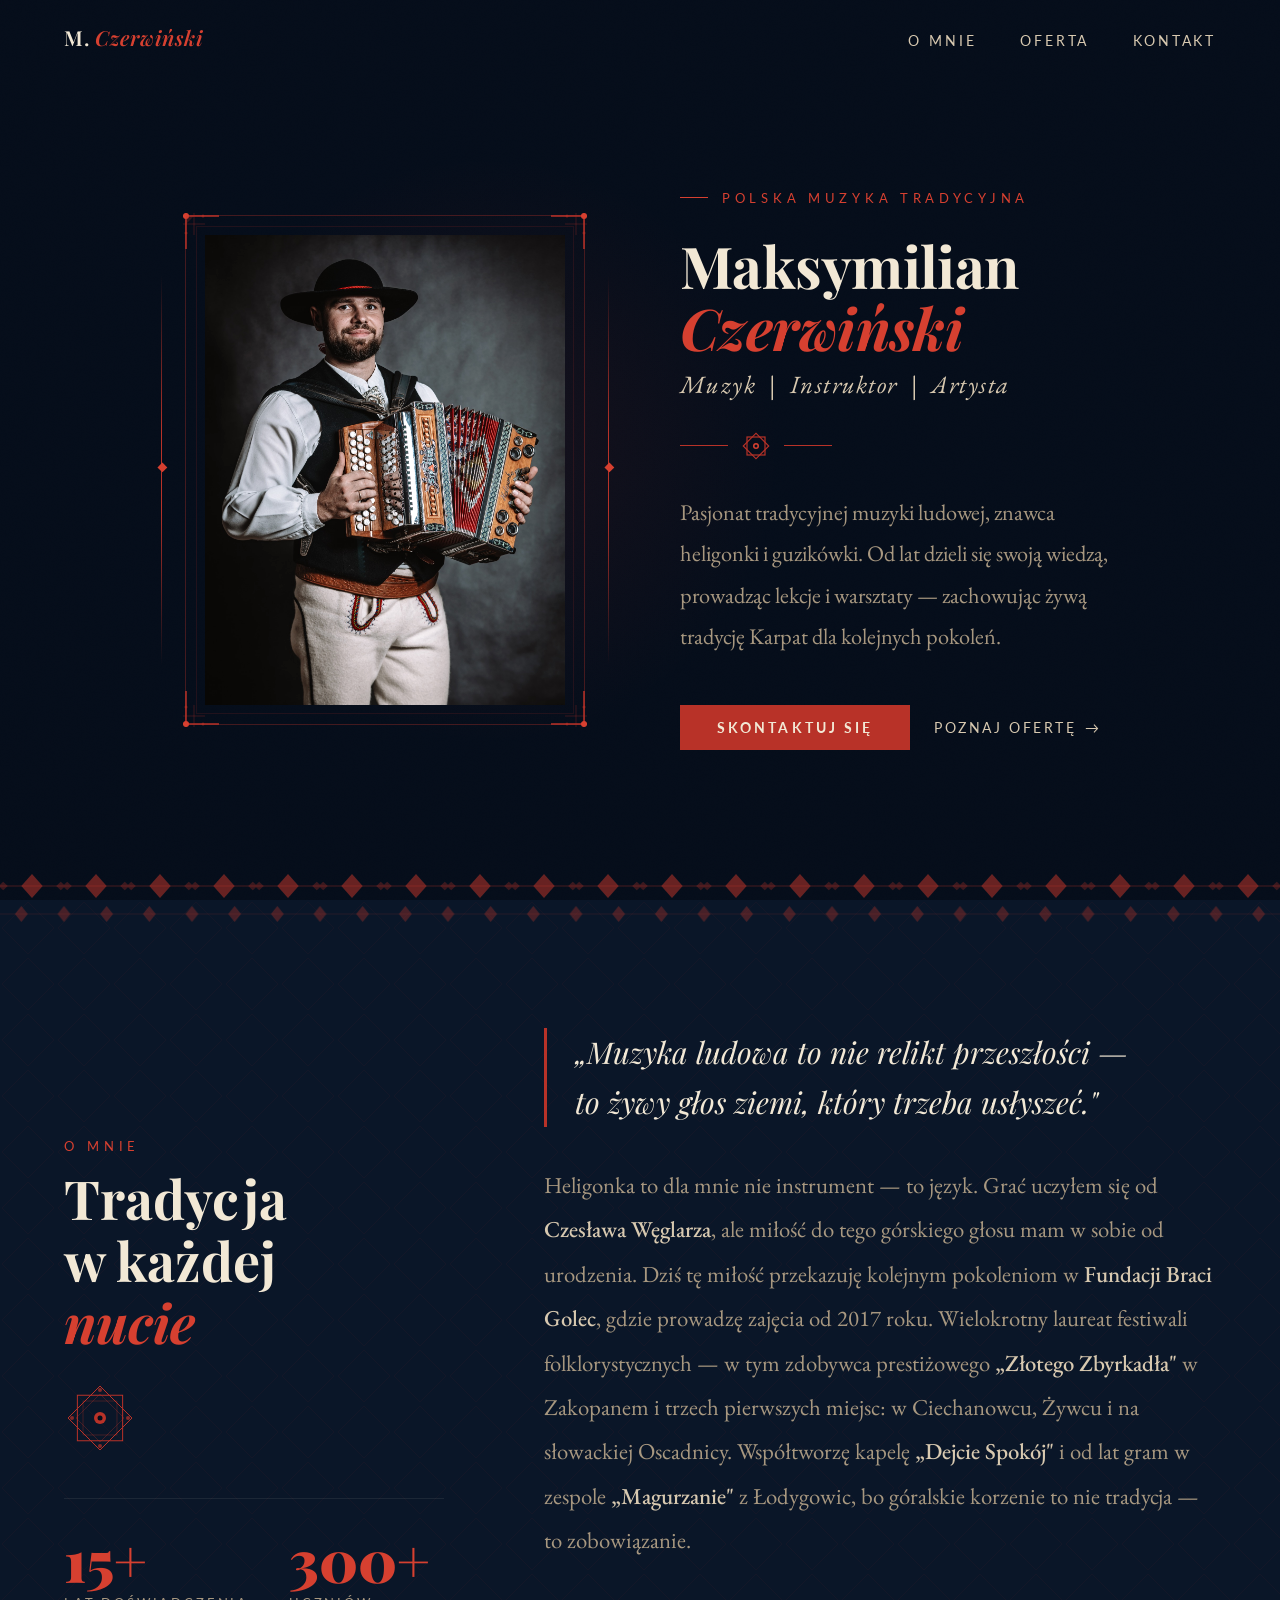
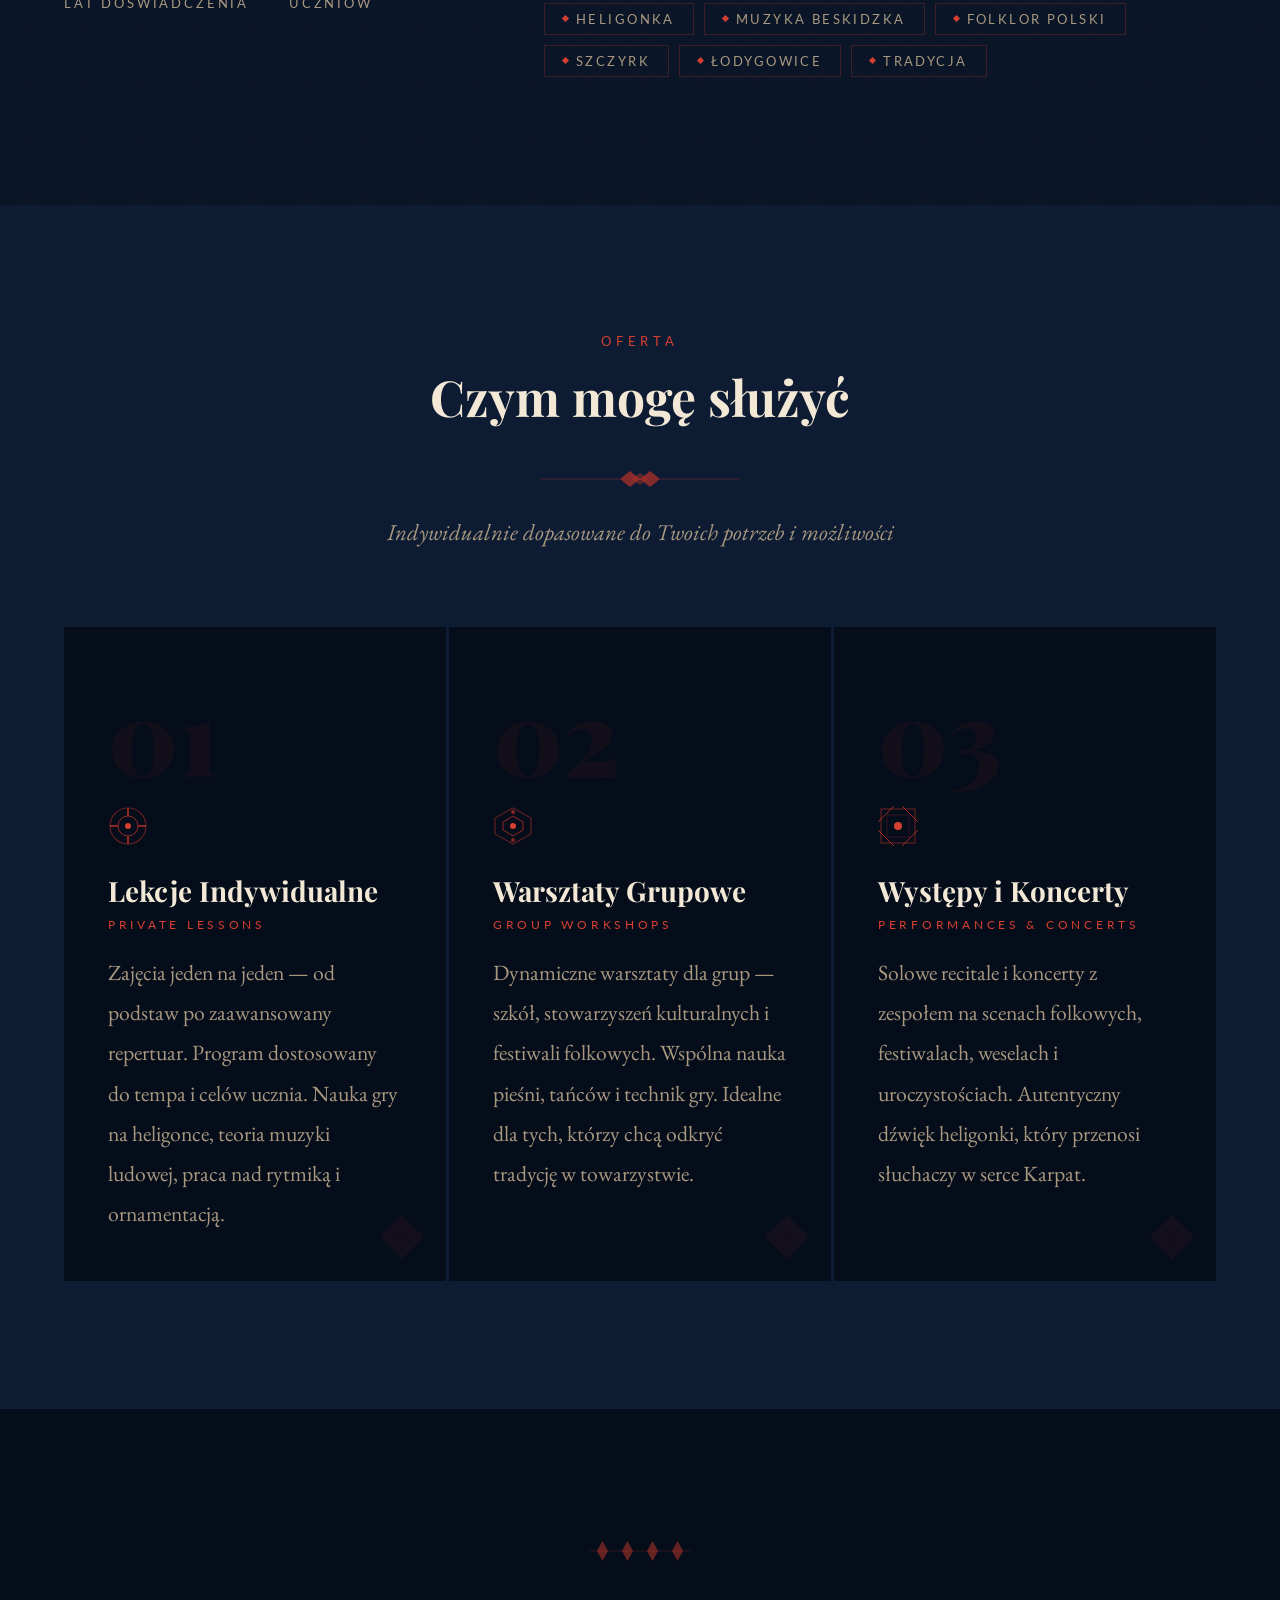
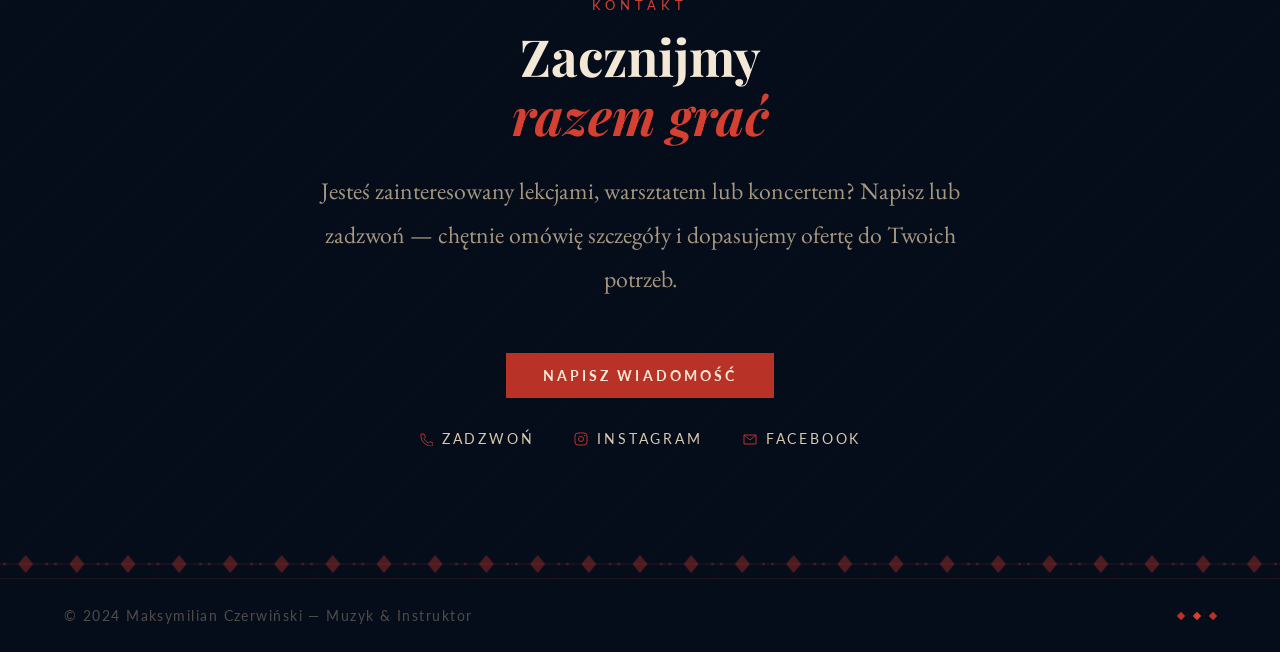
==== commit 45d49bdd: "Animowane nutki i serce w tle Hero + powiększenie czcionek o 15%" ====
--- a/index.html
+++ b/index.html
@@ -27,6 +27,9 @@
        HERO
   ════════════════════════════════════════════ -->
   <section id="hero">
+    <!-- Floating music symbols -->
+    <div class="music-bubbles" id="musicBubbles"></div>
+
     <!-- Floating decorative gems -->
     <span class="float-gem"></span>
     <span class="float-gem"></span>
@@ -457,6 +460,54 @@
     shimmerEls.forEach(el => {
       el.style.animation = 'shimmer 4s ease-in-out infinite';
     });
+
+    // Music bubbles
+    (function() {
+      const symbols = [
+        // ósemka
+        '<svg xmlns="http://www.w3.org/2000/svg" viewBox="0 0 640 640" fill="currentColor"><path d="M512 55L512 217C509.1 217.7 466.4 228.4 384 249L384 464C384 517 333.9 560 272 560C210.1 560 160 517 160 464C160 411 210.1 368 272 368C289.2 368 305.5 371.3 320 377.2L320 103L344.2 97C444.3 71.9 500.2 58 512 55z"/></svg>',
+        // dwie ósemki połączone
+        '<svg xmlns="http://www.w3.org/2000/svg" viewBox="0 0 640 640" fill="currentColor"><path d="M544 56.1L544 400C544 444.2 501 480 448 480C395 480 352 444.2 352 400C352 355.8 395 320 448 320C459.2 320 470 321.6 480 324.6L480 207.9L256 257.7L256 464C256 508.2 213 544 160 544C107 544 64 508.2 64 464C64 419.8 107 384 160 384C171.2 384 182 385.6 192 388.6L192 134.4L217.1 128.8L505.1 64.8L544 56.1z"/></svg>',
+        // serce
+        '<svg xmlns="http://www.w3.org/2000/svg" viewBox="0 0 640 640" fill="currentColor"><path d="M305 151.1L320 171.8L335 151.1C360 116.5 400.2 96 442.9 96C516.4 96 576 155.6 576 229.1L576 231.7C576 343.9 436.1 474.2 363.1 529.9C350.7 539.3 335.5 544 320 544C304.5 544 289.2 539.4 276.9 529.9C203.9 474.2 64 343.9 64 231.7L64 229.1C64 155.6 123.6 96 197.1 96C239.8 96 280 116.5 305 151.1z"/></svg>',
+      ];
+
+      const container = document.getElementById('musicBubbles');
+      const COUNT = 18;
+
+      for (let i = 0; i < COUNT; i++) {
+        const el = document.createElement('div');
+        el.className = 'music-bubble';
+
+        const size    = 22 + Math.random() * 58;          // 22–80px
+        const left    = 2  + Math.random() * 96;          // 2–98%
+        const dur     = 12 + Math.random() * 18;          // 12–30s
+        const delay   = -(Math.random() * dur);            // pre-offset
+        const opacity = 0.07 + Math.random() * 0.13;      // 0.07–0.20
+
+        const spinDur  = 6 + Math.random() * 10;
+        const spinDir  = Math.random() > 0.5 ? 1 : -1;
+
+        el.style.cssText = `
+          left:${left}%;
+          width:${size}px; height:${size}px;
+          animation-duration:${dur}s;
+          animation-delay:${delay}s;
+          --bbl-opacity:${opacity.toFixed(2)};
+        `;
+
+        const inner = document.createElement('span');
+        inner.className = 'music-bubble-inner';
+        inner.style.cssText = `
+          --spin-dur:${spinDur}s;
+          animation-direction:${spinDir === 1 ? 'normal' : 'reverse'};
+          animation-delay:${delay}s;
+        `;
+        inner.innerHTML = symbols[Math.floor(Math.random() * symbols.length)];
+        el.appendChild(inner);
+        container.appendChild(el);
+      }
+    })();
   </script>
 </body>
 </html>
--- a/style.css
+++ b/style.css
@@ -15,7 +15,7 @@
   --gold:        #c49a3c;
 }
 
-html { scroll-behavior: smooth; }
+html { scroll-behavior: smooth; font-size: 20.7px; }
 body {
   font-family: 'Lato', sans-serif;
   background: var(--navy);
@@ -246,6 +246,33 @@
 /* Folk border strip at hero bottom */
 .hero-folk-bottom {
   position: absolute; bottom: 0; left: 0; right: 0;
+}
+
+/* ── Music bubbles ── */
+.music-bubbles {
+  position: absolute; inset: 0; pointer-events: none; z-index: 1; overflow: hidden;
+}
+.music-bubble {
+  position: absolute; bottom: -100px;
+  color: var(--red-bright);
+  animation: musicRise linear infinite;
+  will-change: transform, opacity;
+  user-select: none;
+}
+@keyframes musicRise {
+  0%   { transform: translateY(0);      opacity: 0; }
+  8%   { opacity: var(--bbl-opacity); }
+  88%  { opacity: var(--bbl-opacity); }
+  100% { transform: translateY(-110vh); opacity: 0; }
+}
+@keyframes iconSpin {
+  from { transform: rotate(0deg); }
+  to   { transform: rotate(360deg); }
+}
+.music-bubble-inner {
+  width: 100%; height: 100%;
+  display: block;
+  animation: iconSpin var(--spin-dur) linear infinite;
 }
 
 /* Floating diamond ornaments */
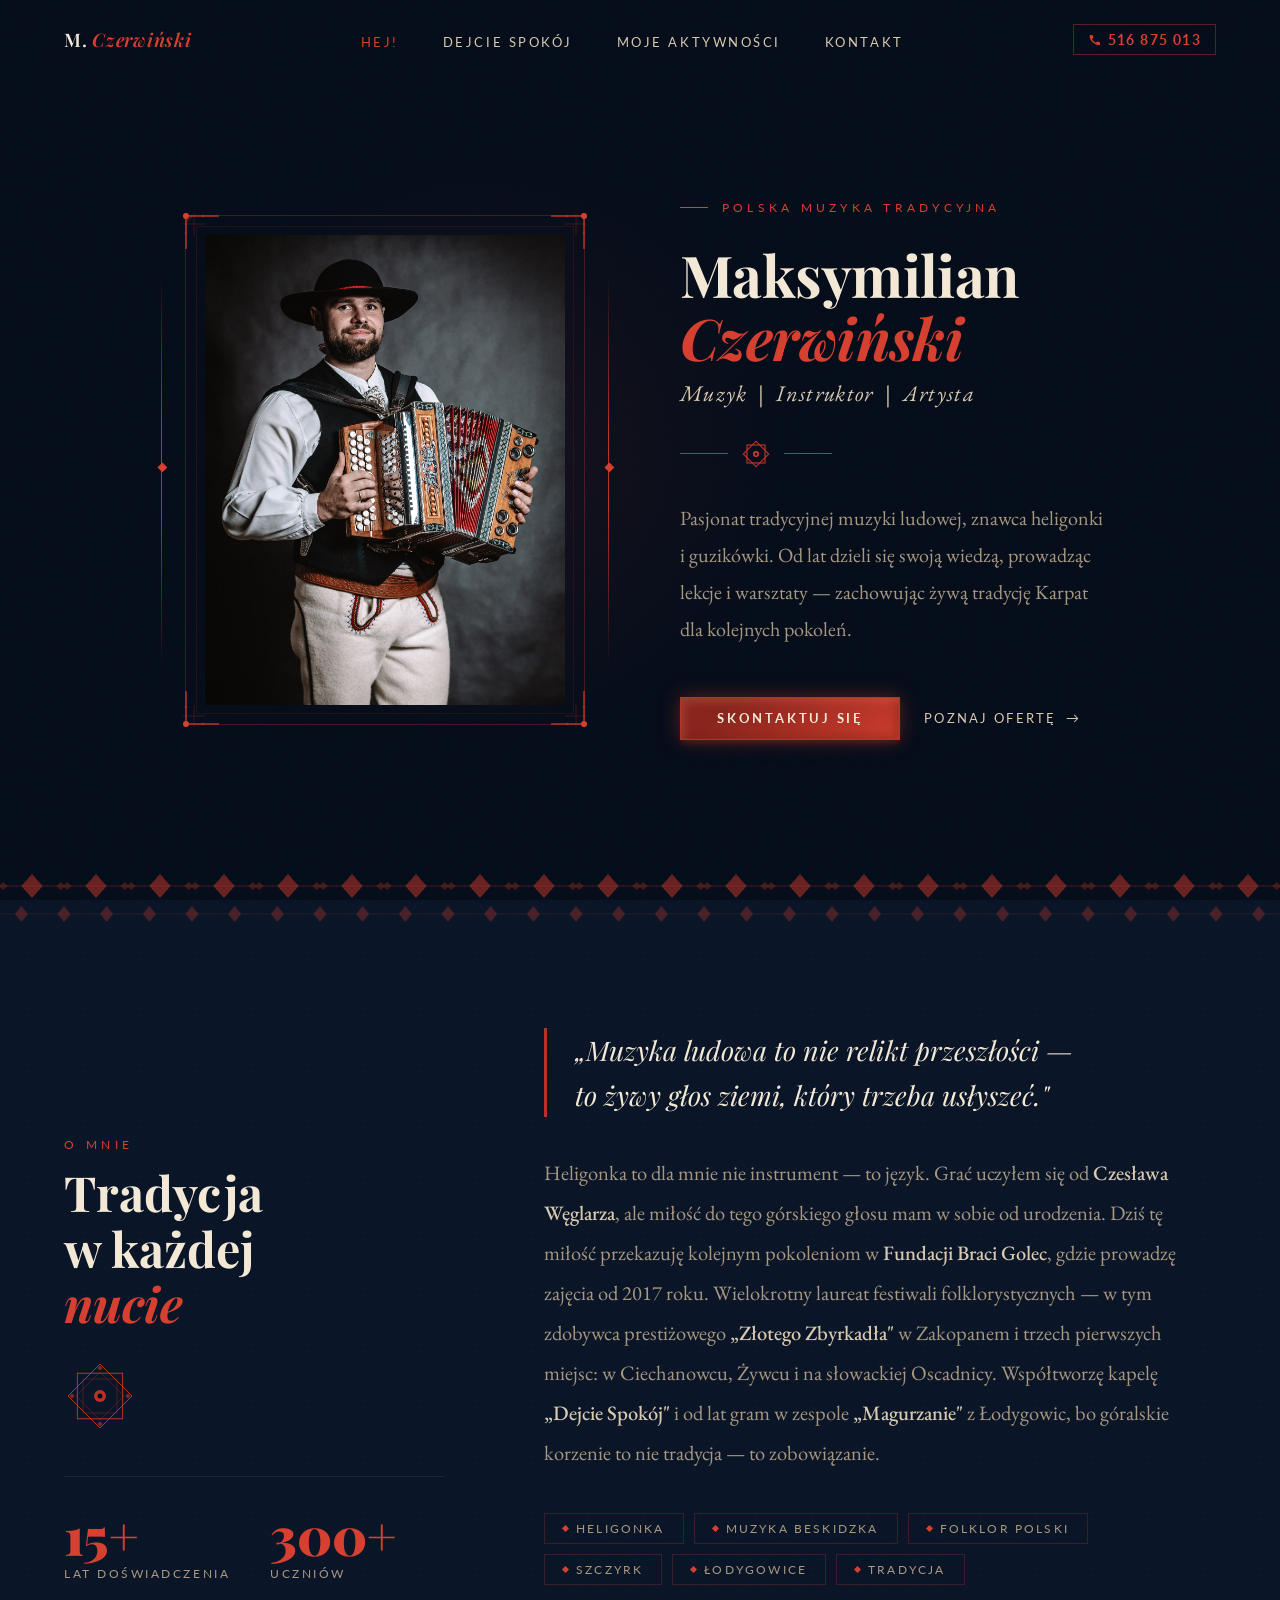
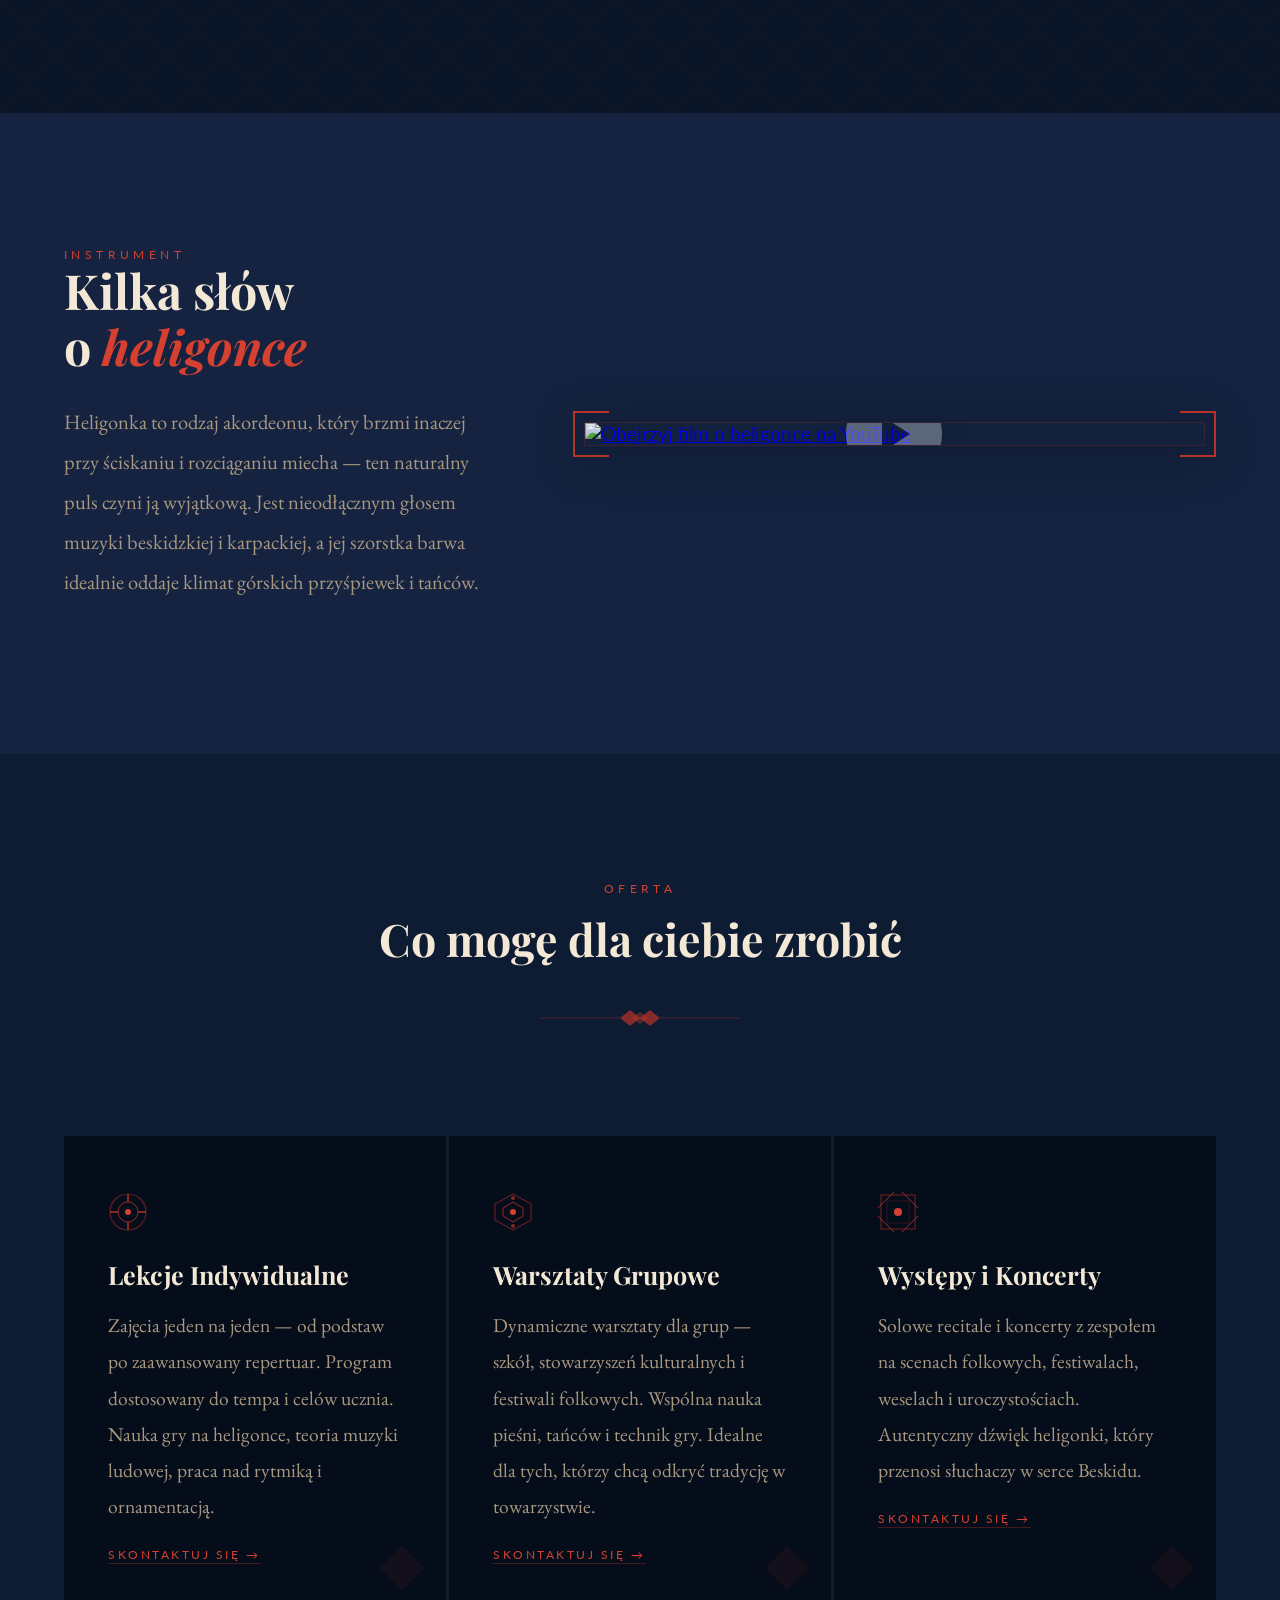
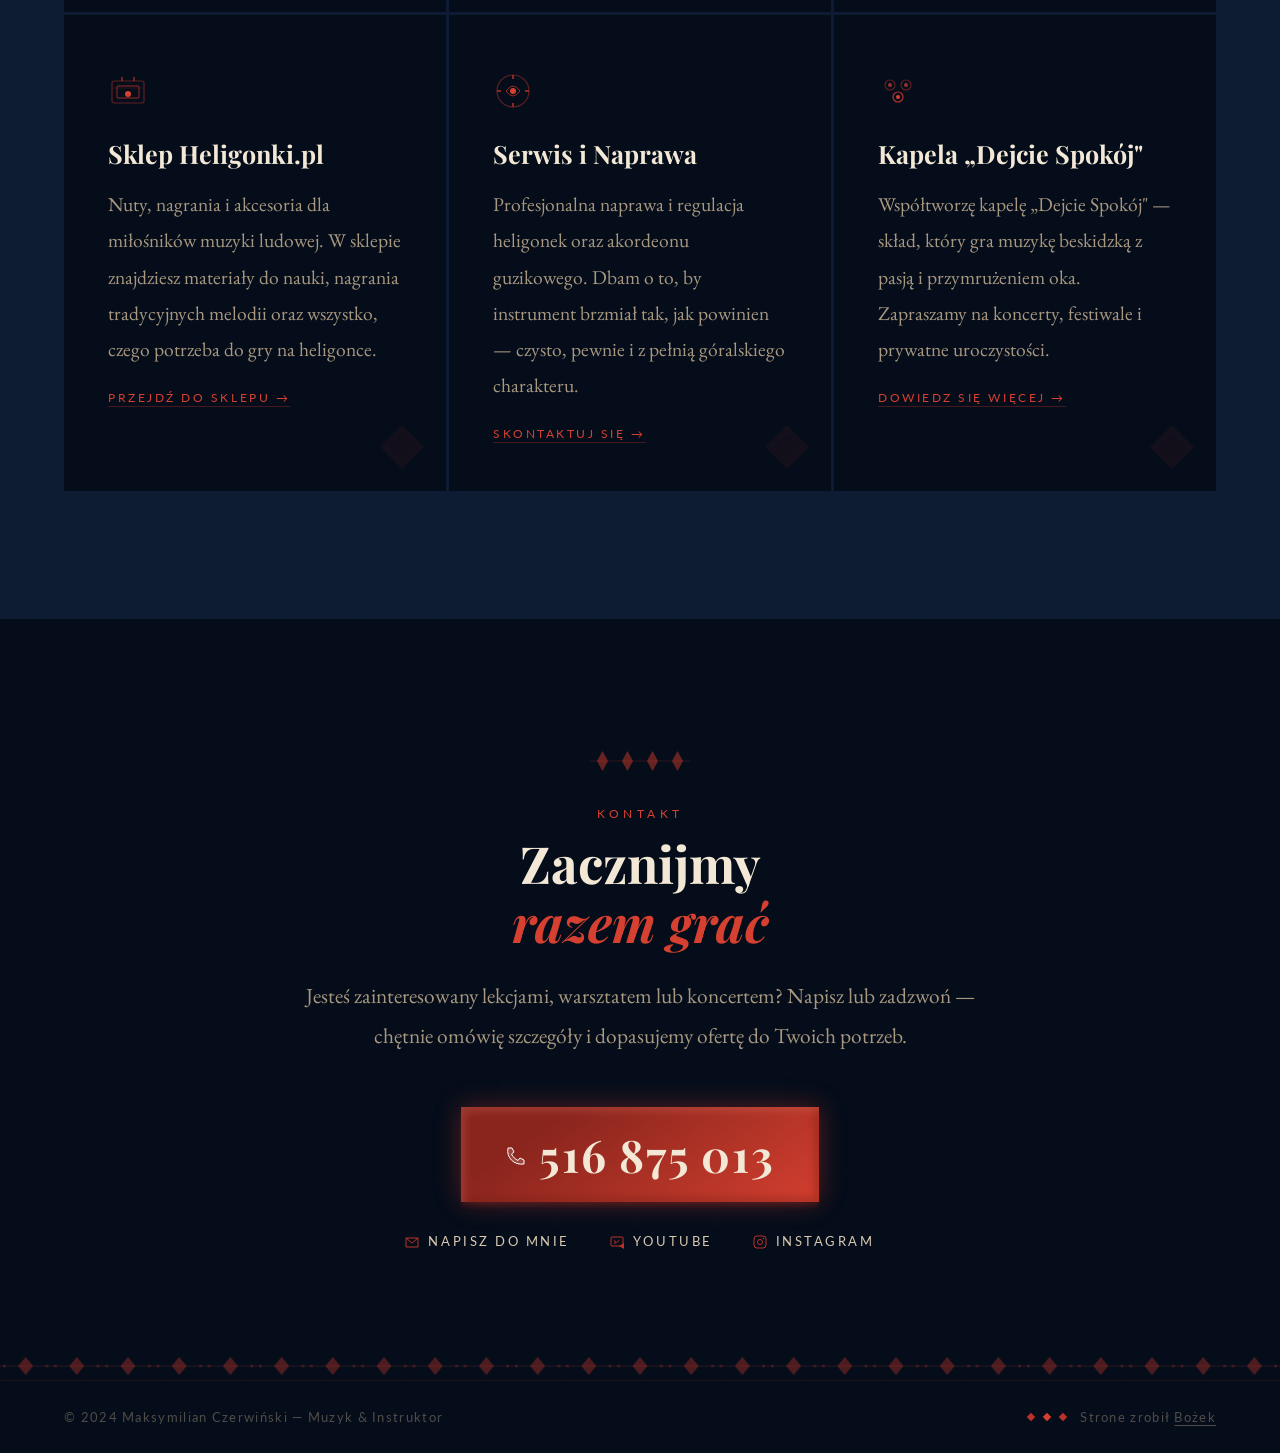
==== commit c5652937: "Rozbudowa strony: podstrony, galerie, style i stopka - Dodano podstrony: hej.html, dejcie-spokol.htm" ====
--- a/index.html
+++ b/index.html
@@ -17,10 +17,17 @@
   <nav id="navbar">
     <a href="#hero" class="nav-brand">M. <span>Czerwiński</span></a>
     <ul class="nav-links">
-      <li><a href="#about">O mnie</a></li>
-      <li><a href="#services">Oferta</a></li>
-      <li><a href="#contact">Kontakt</a></li>
+      <li><a href="index.html" class="nav-active">Hej!</a></li>
+      <li><a href="dejcie-spokol.html">Dejcie Spokój</a></li>
+      <li><a href="aktywnosci.html">Moje aktywności</a></li>
+      <li><a href="kontakt.html">Kontakt</a></li>
     </ul>
+    <a href="tel:+48516875013" class="nav-phone">
+      <svg width="13" height="13" viewBox="0 0 13 13" fill="none" xmlns="http://www.w3.org/2000/svg">
+        <path d="M2 2h2.5l1 2.5-1.5 1.5c.9 1.8 2 2.9 3.8 3.8L9.5 8.5 12 9.5v2.5C7 13 0 6 2 2z" fill="#d64030"/>
+      </svg>
+      516 875 013
+    </a>
   </nav>
 
   <!-- ═══════════════════════════════════════════
@@ -237,12 +244,53 @@
   </section>
 
   <!-- ═══════════════════════════════════════════
+       HELIGONKA
+  ════════════════════════════════════════════ -->
+  <section id="heligonka">
+    <div class="heligonka-inner">
+
+      <!-- LEFT: text -->
+      <div class="heligonka-text fade-up">
+        <span class="section-eyebrow">Instrument</span>
+        <h2 class="heligonka-heading">
+          Kilka słów<br>o <em>heligonce</em>
+        </h2>
+        <p class="heligonka-body">
+          Heligonka to rodzaj akordeonu, który brzmi inaczej przy ściskaniu
+          i rozciąganiu miecha — ten naturalny puls czyni ją wyjątkową.
+          Jest nieodłącznym głosem muzyki beskidzkiej i karpackiej,
+          a jej szorstka barwa idealnie oddaje klimat górskich przyśpiewek i tańców.
+        </p>
+      </div>
+
+      <!-- RIGHT: video thumbnail -->
+      <div class="heligonka-video fade-up d1">
+        <div class="video-thumb-wrap">
+          <span class="video-corner-bl"></span>
+          <span class="video-corner-br"></span>
+          <a href="https://www.youtube.com/watch?v=iWn8t__qAv4&t=26s" target="_blank" rel="noopener noreferrer" class="video-thumb-link" id="videoThumbLink">
+            <img src="brand_assets/video.png" alt="Obejrzyj film o heligonce na YouTube" class="video-thumb-img">
+            <div class="video-bubbles" id="videoBubbles"></div>
+            <div class="video-overlay"></div>
+            <span class="video-play-btn">
+              <svg viewBox="0 0 96 96" fill="white" xmlns="http://www.w3.org/2000/svg">
+                <path fill-rule="evenodd" d="M48 0a48 48 0 1 0 .001 0zm-12 30 28 18-28 18z"/>
+              </svg>
+            </span>
+          </a>
+        </div>
+      </div>
+
+    </div>
+  </section>
+
+  <!-- ═══════════════════════════════════════════
        SERVICES
   ════════════════════════════════════════════ -->
   <section id="services">
     <div class="services-header fade-up">
       <span class="section-eyebrow">Oferta</span>
-      <h2 class="section-title">Czym mogę służyć</h2>
+      <h2 class="section-title">Co mogę dla ciebie zrobić</h2>
       <!-- Folk divider -->
       <div class="section-ornament">
         <svg width="200" height="20" viewBox="0 0 200 20" fill="none" xmlns="http://www.w3.org/2000/svg">
@@ -253,14 +301,12 @@
           <line x1="120" y1="10" x2="200" y2="10" stroke="#b83228" stroke-width="0.7" stroke-opacity="0.5"/>
         </svg>
       </div>
-      <p class="section-sub">Indywidualnie dopasowane do Twoich potrzeb i możliwości</p>
     </div>
 
     <div class="cards">
 
       <!-- Card 1 -->
-      <div class="card fade-up">
-        <span class="card-number">01</span>
+      <a href="#contact" class="card fade-up">
         <div class="card-icon">
           <svg width="40" height="40" viewBox="0 0 40 40" fill="none" xmlns="http://www.w3.org/2000/svg">
             <circle cx="20" cy="20" r="18" stroke="#b83228" stroke-width="1.2" stroke-opacity="0.5"/>
@@ -273,21 +319,16 @@
           </svg>
         </div>
         <h3 class="card-title">Lekcje Indywidualne</h3>
-        <span class="card-sub">Private Lessons</span>
-        <p class="card-text">
-          Zajęcia jeden na jeden — od podstaw po zaawansowany repertuar.
-          Program dostosowany do tempa i celów ucznia. Nauka gry na heligonce,
-          teoria muzyki ludowej, praca nad rytmiką i ornamentacją.
-        </p>
+        <p class="card-text">Zajęcia jeden na jeden — od podstaw po zaawansowany repertuar. Program dostosowany do tempa i celów ucznia. Nauka gry na heligonce, teoria muzyki ludowej, praca nad rytmiką i ornamentacją.</p>
+        <span class="card-cta">Skontaktuj się</span>
         <svg class="card-corner-gem" width="48" height="48" viewBox="0 0 48 48" fill="none" xmlns="http://www.w3.org/2000/svg">
           <polygon points="24 2 46 24 24 46 2 24" fill="#d64030"/>
           <polygon points="24 10 38 24 24 38 10 24" fill="#b83228"/>
         </svg>
-      </div>
+      </a>
 
       <!-- Card 2 -->
-      <div class="card fade-up d1">
-        <span class="card-number">02</span>
+      <a href="#contact" class="card fade-up d1">
         <div class="card-icon">
           <svg width="40" height="40" viewBox="0 0 40 40" fill="none" xmlns="http://www.w3.org/2000/svg">
             <polygon points="20 2 38 12 38 28 20 38 2 28 2 12" stroke="#b83228" stroke-width="1.2" fill="none" stroke-opacity="0.5"/>
@@ -298,21 +339,16 @@
           </svg>
         </div>
         <h3 class="card-title">Warsztaty Grupowe</h3>
-        <span class="card-sub">Group Workshops</span>
-        <p class="card-text">
-          Dynamiczne warsztaty dla grup — szkół, stowarzyszeń kulturalnych
-          i festiwali folkowych. Wspólna nauka pieśni, tańców i technik gry.
-          Idealne dla tych, którzy chcą odkryć tradycję w towarzystwie.
-        </p>
+        <p class="card-text">Dynamiczne warsztaty dla grup — szkół, stowarzyszeń kulturalnych i festiwali folkowych. Wspólna nauka pieśni, tańców i technik gry. Idealne dla tych, którzy chcą odkryć tradycję w towarzystwie.</p>
+        <span class="card-cta">Skontaktuj się</span>
         <svg class="card-corner-gem" width="48" height="48" viewBox="0 0 48 48" fill="none" xmlns="http://www.w3.org/2000/svg">
           <polygon points="24 2 46 24 24 46 2 24" fill="#d64030"/>
           <polygon points="24 10 38 24 24 38 10 24" fill="#b83228"/>
         </svg>
-      </div>
+      </a>
 
       <!-- Card 3 -->
-      <div class="card fade-up d2">
-        <span class="card-number">03</span>
+      <a href="#contact" class="card fade-up d2">
         <div class="card-icon">
           <svg width="40" height="40" viewBox="0 0 40 40" fill="none" xmlns="http://www.w3.org/2000/svg">
             <rect x="3" y="3" width="34" height="34" stroke="#b83228" stroke-width="1.2" stroke-opacity="0.5"/>
@@ -322,17 +358,78 @@
           </svg>
         </div>
         <h3 class="card-title">Występy i Koncerty</h3>
-        <span class="card-sub">Performances & Concerts</span>
-        <p class="card-text">
-          Solowe recitale i koncerty z zespołem na scenach folkowych,
-          festiwalach, weselach i uroczystościach. Autentyczny dźwięk
-          heligonki, który przenosi słuchaczy w serce Karpat.
-        </p>
+        <p class="card-text">Solowe recitale i koncerty z zespołem na scenach folkowych, festiwalach, weselach i uroczystościach. Autentyczny dźwięk heligonki, który przenosi słuchaczy w serce Beskidu.</p>
+        <span class="card-cta">Skontaktuj się</span>
         <svg class="card-corner-gem" width="48" height="48" viewBox="0 0 48 48" fill="none" xmlns="http://www.w3.org/2000/svg">
           <polygon points="24 2 46 24 24 46 2 24" fill="#d64030"/>
           <polygon points="24 10 38 24 24 38 10 24" fill="#b83228"/>
         </svg>
-      </div>
+      </a>
+
+      <!-- Card 4 -->
+      <a href="#" class="card fade-up">
+        <div class="card-icon">
+          <svg width="40" height="40" viewBox="0 0 40 40" fill="none" xmlns="http://www.w3.org/2000/svg">
+            <rect x="4" y="10" width="32" height="22" rx="2" stroke="#b83228" stroke-width="1.2" stroke-opacity="0.5"/>
+            <rect x="9" y="15" width="22" height="12" rx="1" stroke="#b83228" stroke-width="0.8"/>
+            <line x1="4" y1="17" x2="36" y2="17" stroke="#b83228" stroke-width="0.6" stroke-opacity="0.4"/>
+            <circle cx="20" cy="23" r="3" fill="#d64030"/>
+            <line x1="14" y1="10" x2="14" y2="6" stroke="#b83228" stroke-width="1.2"/>
+            <line x1="26" y1="10" x2="26" y2="6" stroke="#b83228" stroke-width="1.2"/>
+          </svg>
+        </div>
+        <h3 class="card-title">Sklep Heligonki.pl</h3>
+        <p class="card-text">Nuty, nagrania i akcesoria dla miłośników muzyki ludowej. W sklepie znajdziesz materiały do nauki, nagrania tradycyjnych melodii oraz wszystko, czego potrzeba do gry na heligonce.</p>
+        <span class="card-cta">Przejdź do sklepu</span>
+        <svg class="card-corner-gem" width="48" height="48" viewBox="0 0 48 48" fill="none" xmlns="http://www.w3.org/2000/svg">
+          <polygon points="24 2 46 24 24 46 2 24" fill="#d64030"/>
+          <polygon points="24 10 38 24 24 38 10 24" fill="#b83228"/>
+        </svg>
+      </a>
+
+      <!-- Card 5 -->
+      <a href="#contact" class="card fade-up d1">
+        <div class="card-icon">
+          <svg width="40" height="40" viewBox="0 0 40 40" fill="none" xmlns="http://www.w3.org/2000/svg">
+            <circle cx="20" cy="20" r="16" stroke="#b83228" stroke-width="1.2" stroke-opacity="0.5"/>
+            <path d="M13 20 Q20 10 27 20 Q20 30 13 20Z" stroke="#b83228" stroke-width="0.8" fill="none"/>
+            <line x1="20" y1="4"  x2="20" y2="8"  stroke="#b83228" stroke-width="1.5"/>
+            <line x1="20" y1="32" x2="20" y2="36" stroke="#b83228" stroke-width="1.5"/>
+            <line x1="4"  y1="20" x2="8"  y2="20" stroke="#b83228" stroke-width="1.5"/>
+            <line x1="32" y1="20" x2="36" y2="20" stroke="#b83228" stroke-width="1.5"/>
+            <circle cx="20" cy="20" r="3" fill="#d64030"/>
+          </svg>
+        </div>
+        <h3 class="card-title">Serwis i Naprawa</h3>
+        <p class="card-text">Profesjonalna naprawa i regulacja heligonek oraz akordeonu guzikowego. Dbam o to, by instrument brzmiał tak, jak powinien — czysto, pewnie i z pełnią góralskiego charakteru.</p>
+        <span class="card-cta">Skontaktuj się</span>
+        <svg class="card-corner-gem" width="48" height="48" viewBox="0 0 48 48" fill="none" xmlns="http://www.w3.org/2000/svg">
+          <polygon points="24 2 46 24 24 46 2 24" fill="#d64030"/>
+          <polygon points="24 10 38 24 24 38 10 24" fill="#b83228"/>
+        </svg>
+      </a>
+
+      <!-- Card 6 -->
+      <a href="dejcie-spokol.html" class="card fade-up d2">
+        <div class="card-icon">
+          <svg width="40" height="40" viewBox="0 0 40 40" fill="none" xmlns="http://www.w3.org/2000/svg">
+            <circle cx="12" cy="14" r="5" stroke="#b83228" stroke-width="1.2" stroke-opacity="0.5"/>
+            <circle cx="28" cy="14" r="5" stroke="#b83228" stroke-width="1.2" stroke-opacity="0.5"/>
+            <circle cx="20" cy="26" r="5" stroke="#b83228" stroke-width="1.2"/>
+            <circle cx="12" cy="14" r="2" fill="#d64030" opacity="0.7"/>
+            <circle cx="28" cy="14" r="2" fill="#d64030" opacity="0.7"/>
+            <circle cx="20" cy="26" r="2" fill="#d64030"/>
+          </svg>
+        </div>
+        <h3 class="card-title">Kapela „Dejcie Spokój"</h3>
+        <p class="card-text">Współtworzę kapelę „Dejcie Spokój" — skład, który gra muzykę beskidzką z pasją i przymrużeniem oka. Zapraszamy na koncerty, festiwale i prywatne uroczystości.</p>
+        <span class="card-cta">Dowiedz się więcej</span>
+        <svg class="card-corner-gem" width="48" height="48" viewBox="0 0 48 48" fill="none" xmlns="http://www.w3.org/2000/svg">
+          <polygon points="24 2 46 24 24 46 2 24" fill="#d64030"/>
+          <polygon points="24 10 38 24 24 38 10 24" fill="#b83228"/>
+        </svg>
+      </a>
+
     </div>
   </section>
 
@@ -365,15 +462,27 @@
       </p>
 
       <div class="contact-cta">
-        <a href="mailto:kontakt@maksymilanczerwiński.pl" class="btn-red">
-          Napisz wiadomość
+        <a href="tel:+48516875013" class="contact-phone">
+          <svg width="20" height="20" viewBox="0 0 20 20" fill="none" xmlns="http://www.w3.org/2000/svg">
+            <path d="M3 3h4l2 4-2.5 2c1.5 3 3.5 5 6.5 6.5L15 13l4 2v4c-10 1.5-18-6.5-16-16z" fill="#fff" fill-opacity="0.15" stroke="#fff" stroke-width="1"/>
+          </svg>
+          516 875 013
         </a>
         <div class="contact-links">
-          <a href="tel:+48000000000" class="contact-link">
+          <a href="#contact" class="contact-link">
             <svg width="14" height="14" viewBox="0 0 14 14" fill="none" xmlns="http://www.w3.org/2000/svg">
-              <path d="M2 2h3l1.5 3L5 6.5c1 2 2.5 3.5 4.5 4.5L11 9.5l3 1.5v3c-7 1-13-5-12-12z" stroke="#b83228" stroke-width="1" fill="none"/>
+              <path d="M1 3h12v9H1zM1 3l6 5 6-5" stroke="#b83228" stroke-width="1" fill="none"/>
             </svg>
-            Zadzwoń
+            Napisz do mnie
+          </a>
+          <a href="https://www.youtube.com/@heligonkapl/featured" target="_blank" rel="noopener noreferrer" class="contact-link">
+            <svg width="14" height="14" viewBox="0 0 14 14" fill="none" xmlns="http://www.w3.org/2000/svg">
+              <rect x="1" y="2" width="12" height="9" rx="1" stroke="#b83228" stroke-width="1" fill="none"/>
+              <path d="M4 5.5l2.5 2 2.5-2" stroke="#b83228" stroke-width="1" stroke-linecap="round"/>
+              <line x1="4" y1="8" x2="6" y2="8" stroke="#b83228" stroke-width="1"/>
+              <polygon points="9,11 14,8 14,14" fill="#b83228"/>
+            </svg>
+            YouTube
           </a>
           <a href="#" class="contact-link">
             <svg width="14" height="14" viewBox="0 0 14 14" fill="none" xmlns="http://www.w3.org/2000/svg">
@@ -382,12 +491,6 @@
               <circle cx="10.5" cy="3.5" r="0.75" fill="#b83228"/>
             </svg>
             Instagram
-          </a>
-          <a href="#" class="contact-link">
-            <svg width="14" height="14" viewBox="0 0 14 14" fill="none" xmlns="http://www.w3.org/2000/svg">
-              <path d="M1 3h12v9H1zM1 3l6 5 6-5" stroke="#b83228" stroke-width="1" fill="none"/>
-            </svg>
-            Facebook
           </a>
         </div>
       </div>
@@ -416,98 +519,16 @@
     <span class="footer-copy">
       © 2024 Maksymilian Czerwiński — Muzyk & Instruktor
     </span>
-    <div class="footer-gems">
-      <span class="footer-gem"></span>
-      <span class="footer-gem"></span>
-      <span class="footer-gem"></span>
+    <div class="footer-right">
+      <div class="footer-gems">
+        <span class="footer-gem"></span>
+        <span class="footer-gem"></span>
+        <span class="footer-gem"></span>
+      </div>
+      <span class="footer-made">Strone zrobił <a href="https://flashboard.pl" target="_blank" rel="noopener noreferrer">Bożek</a></span>
     </div>
   </footer>
 
-  <!-- ═══════════════════════════════════════════
-       JAVASCRIPT
-  ════════════════════════════════════════════ -->
-  <script>
-    // Nav scroll state
-    const navbar = document.getElementById('navbar');
-    window.addEventListener('scroll', () => {
-      navbar.classList.toggle('scrolled', window.scrollY > 60);
-    }, { passive: true });
-
-    // Intersection Observer — fade-up
-    const observer = new IntersectionObserver((entries) => {
-      entries.forEach(e => {
-        if (e.isIntersecting) {
-          e.target.classList.add('visible');
-          observer.unobserve(e.target);
-        }
-      });
-    }, { threshold: 0.12, rootMargin: '0px 0px -40px 0px' });
-
-    document.querySelectorAll('.fade-up').forEach(el => observer.observe(el));
-
-    // Subtle hero parallax on photo
-    const photoWrap = document.getElementById('photoWrap');
-    if (photoWrap && window.matchMedia('(min-width: 860px)').matches) {
-      window.addEventListener('scroll', () => {
-        const scrolled = window.scrollY;
-        const parallaxVal = scrolled * 0.12;
-        photoWrap.style.transform = `translateY(${parallaxVal}px)`;
-      }, { passive: true });
-    }
-
-    // Shimmer on folk ornaments
-    const shimmerEls = document.querySelectorAll('.shimmer-ornament');
-    shimmerEls.forEach(el => {
-      el.style.animation = 'shimmer 4s ease-in-out infinite';
-    });
-
-    // Music bubbles
-    (function() {
-      const symbols = [
-        // ósemka
-        '<svg xmlns="http://www.w3.org/2000/svg" viewBox="0 0 640 640" fill="currentColor"><path d="M512 55L512 217C509.1 217.7 466.4 228.4 384 249L384 464C384 517 333.9 560 272 560C210.1 560 160 517 160 464C160 411 210.1 368 272 368C289.2 368 305.5 371.3 320 377.2L320 103L344.2 97C444.3 71.9 500.2 58 512 55z"/></svg>',
-        // dwie ósemki połączone
-        '<svg xmlns="http://www.w3.org/2000/svg" viewBox="0 0 640 640" fill="currentColor"><path d="M544 56.1L544 400C544 444.2 501 480 448 480C395 480 352 444.2 352 400C352 355.8 395 320 448 320C459.2 320 470 321.6 480 324.6L480 207.9L256 257.7L256 464C256 508.2 213 544 160 544C107 544 64 508.2 64 464C64 419.8 107 384 160 384C171.2 384 182 385.6 192 388.6L192 134.4L217.1 128.8L505.1 64.8L544 56.1z"/></svg>',
-        // serce
-        '<svg xmlns="http://www.w3.org/2000/svg" viewBox="0 0 640 640" fill="currentColor"><path d="M305 151.1L320 171.8L335 151.1C360 116.5 400.2 96 442.9 96C516.4 96 576 155.6 576 229.1L576 231.7C576 343.9 436.1 474.2 363.1 529.9C350.7 539.3 335.5 544 320 544C304.5 544 289.2 539.4 276.9 529.9C203.9 474.2 64 343.9 64 231.7L64 229.1C64 155.6 123.6 96 197.1 96C239.8 96 280 116.5 305 151.1z"/></svg>',
-      ];
-
-      const container = document.getElementById('musicBubbles');
-      const COUNT = 18;
-
-      for (let i = 0; i < COUNT; i++) {
-        const el = document.createElement('div');
-        el.className = 'music-bubble';
-
-        const size    = 22 + Math.random() * 58;          // 22–80px
-        const left    = 2  + Math.random() * 96;          // 2–98%
-        const dur     = 12 + Math.random() * 18;          // 12–30s
-        const delay   = -(Math.random() * dur);            // pre-offset
-        const opacity = 0.07 + Math.random() * 0.13;      // 0.07–0.20
-
-        const spinDur  = 6 + Math.random() * 10;
-        const spinDir  = Math.random() > 0.5 ? 1 : -1;
-
-        el.style.cssText = `
-          left:${left}%;
-          width:${size}px; height:${size}px;
-          animation-duration:${dur}s;
-          animation-delay:${delay}s;
-          --bbl-opacity:${opacity.toFixed(2)};
-        `;
-
-        const inner = document.createElement('span');
-        inner.className = 'music-bubble-inner';
-        inner.style.cssText = `
-          --spin-dur:${spinDur}s;
-          animation-direction:${spinDir === 1 ? 'normal' : 'reverse'};
-          animation-delay:${delay}s;
-        `;
-        inner.innerHTML = symbols[Math.floor(Math.random() * symbols.length)];
-        el.appendChild(inner);
-        container.appendChild(el);
-      }
-    })();
-  </script>
+  <script src="main.js"></script>
 </body>
 </html>
--- a/style.css
+++ b/style.css
@@ -15,7 +15,7 @@
   --gold:        #c49a3c;
 }
 
-html { scroll-behavior: smooth; font-size: 20.7px; }
+html { scroll-behavior: smooth; font-size: 18.63px; }
 body {
   font-family: 'Lato', sans-serif;
   background: var(--navy);
@@ -51,6 +51,24 @@
   transition: color 0.3s;
 }
 .nav-links a:hover { color: var(--red-bright); }
+.nav-active { color: var(--red-bright) !important; text-decoration: underline; text-underline-offset: 4px; text-decoration-thickness: 1px; }
+
+.nav-phone {
+  display: inline-flex; align-items: center; gap: 7px;
+  color: var(--red-bright);
+  text-decoration: none;
+  font-family: 'Lato', sans-serif;
+  font-size: 0.75rem; font-weight: 700; letter-spacing: 0.1em;
+  border: 1px solid rgba(214,64,48,0.4);
+  padding: 6px 14px;
+  transition: color 0.3s, border-color 0.3s, background 0.3s;
+}
+.nav-phone:hover {
+  color: #fff;
+  border-color: var(--red-bright);
+  background: rgba(214,64,48,0.15);
+}
+@media (max-width: 860px) { .nav-phone { display: none; } }
 
 /* ──────────────────────────────────────────
    FOLK SVG HELPERS
@@ -220,17 +238,29 @@
 .btn-red {
   display: inline-block;
   padding: 13px 36px;
-  background: var(--red); color: var(--cream);
+  background: linear-gradient(325deg, var(--red-dark) 0%, var(--red-bright) 55%, var(--red-dark) 90%);
+  background-size: 280% auto;
+  background-position: left center;
+  color: var(--cream);
   text-decoration: none; font-size: 0.68rem;
   font-weight: 700; letter-spacing: 0.22em; text-transform: uppercase;
   border: 1px solid var(--red);
-  transition: background 0.3s, transform 0.2s, box-shadow 0.3s;
+  box-shadow:
+    0px 0px 20px rgba(184,50,40,0.45),
+    0px 5px 5px -1px rgba(138,37,29,0.3),
+    inset 4px 4px 8px rgba(255,160,140,0.2),
+    inset -4px -4px 8px rgba(100,20,15,0.35);
+  transition: background-position 0.7s ease, transform 0.2s, box-shadow 0.3s;
   cursor: pointer;
 }
 .btn-red:hover {
-  background: var(--red-bright); border-color: var(--red-bright);
+  background-position: right top;
   transform: translateY(-2px);
-  box-shadow: 0 8px 28px rgba(184,50,40,0.35);
+  box-shadow:
+    0px 0px 32px rgba(184,50,40,0.6),
+    0px 5px 5px -1px rgba(138,37,29,0.3),
+    inset 4px 4px 8px rgba(255,160,140,0.2),
+    inset -4px -4px 8px rgba(100,20,15,0.35);
 }
 
 .btn-ghost {
@@ -378,6 +408,165 @@
 }
 
 /* ──────────────────────────────────────────
+   HELIGONKA
+────────────────────────────────────────── */
+#heligonka {
+  background: var(--navy-light);
+  padding: 128px 64px;
+  position: relative;
+}
+
+.heligonka-inner {
+  max-width: 1280px;
+  margin: 0 auto;
+  display: grid;
+  grid-template-columns: 2fr 3fr;
+  gap: 80px;
+  align-items: center;
+}
+
+.heligonka-heading {
+  font-family: 'Playfair Display', serif;
+  font-size: 2.6rem;
+  font-weight: 700;
+  color: var(--cream);
+  line-height: 1.15;
+  margin-bottom: 28px;
+}
+.heligonka-heading em {
+  color: var(--red-bright);
+  font-style: italic;
+}
+
+.heligonka-body {
+  font-family: 'EB Garamond', serif;
+  font-size: 1.1rem;
+  line-height: 1.95;
+  color: var(--cream-muted);
+  margin-bottom: 24px;
+}
+
+.heligonka-video {
+  width: 100%;
+}
+
+.video-thumb-wrap {
+  position: relative;
+  padding: 12px;
+}
+
+/* Narożne ornamenty ramki */
+.video-thumb-wrap::before,
+.video-thumb-wrap::after,
+.video-thumb-wrap .corner-br,
+.video-thumb-wrap .corner-tl-inner {
+  content: '';
+  position: absolute;
+  width: 36px; height: 36px;
+  border-color: var(--red);
+  border-style: solid;
+  pointer-events: none;
+  z-index: 2;
+}
+.video-thumb-wrap::before {
+  top: 0; left: 0;
+  border-width: 2px 0 0 2px;
+}
+.video-thumb-wrap::after {
+  top: 0; right: 0;
+  border-width: 2px 2px 0 0;
+}
+
+.video-corner-bl,
+.video-corner-br {
+  position: absolute;
+  width: 36px; height: 36px;
+  border-color: var(--red);
+  border-style: solid;
+  pointer-events: none;
+  z-index: 2;
+}
+.video-corner-bl { bottom: 0; left: 0;  border-width: 0 0 2px 2px; }
+.video-corner-br { bottom: 0; right: 0; border-width: 0 2px 2px 0; }
+
+/* Linia wewnętrzna */
+.video-thumb-link {
+  display: block;
+  position: relative;
+  outline: 1px solid rgba(184,50,40,0.22);
+  overflow: hidden;
+  transition: box-shadow 0.35s, outline-color 0.35s;
+  box-shadow: 0 8px 48px rgba(5,13,26,0.55), 0 0 0 0 rgba(184,50,40,0);
+}
+.video-thumb-link:hover {
+  outline-color: rgba(184,50,40,0.6);
+  box-shadow: 0 12px 64px rgba(5,13,26,0.7), 0 0 40px rgba(184,50,40,0.2);
+}
+
+.video-overlay {
+  position: absolute; inset: 0;
+  background: rgba(5,13,26,0);
+  transition: background 0.4s ease;
+  pointer-events: none;
+  z-index: 1;
+}
+.video-thumb-link:hover .video-overlay {
+  background: rgba(5,13,26,0.55);
+}
+
+.video-bubbles {
+  position: absolute; inset: 0;
+  pointer-events: none;
+  overflow: hidden;
+  z-index: 2;
+  opacity: 0;
+  transition: opacity 0.4s;
+}
+.video-thumb-link:hover .video-bubbles { opacity: 1; }
+.video-bubble {
+  position: absolute; bottom: -80px;
+  color: var(--red-bright);
+  opacity: 0;
+  animation: musicRise linear infinite;
+}
+.video-bubble-inner {
+  width: 100%; height: 100%;
+  display: block;
+  animation: iconSpin var(--spin-dur, 8s) linear infinite;
+}
+
+.video-thumb-img {
+  display: block;
+  width: 100%;
+  height: auto;
+}
+
+.video-play-btn {
+  position: absolute;
+  inset: 0;
+  display: flex;
+  align-items: center;
+  justify-content: center;
+  background: rgba(5,13,26,0.25);
+  transition: background 0.4s;
+  z-index: 3;
+}
+.video-thumb-link:hover .video-play-btn { background: transparent; }
+
+.video-play-btn {
+  opacity: 0.3;
+  transition: opacity 0.35s, background 0.4s;
+}
+.video-thumb-link:hover .video-play-btn { opacity: 1; background: transparent; }
+
+.video-play-btn svg {
+  width: 96px; height: 96px;
+  filter: drop-shadow(0 4px 16px rgba(0,0,0,0.4));
+  transition: transform 0.25s;
+}
+.video-thumb-link:hover .video-play-btn svg { transform: scale(1.1); }
+
+/* ──────────────────────────────────────────
    SERVICES
 ────────────────────────────────────────── */
 #services {
@@ -414,14 +603,17 @@
 }
 
 .card {
+  position: relative;
   background: var(--navy-deep);
   padding: 56px 44px 48px;
-  position: relative; overflow: hidden;
+  overflow: hidden;
   transition: background 0.4s;
-  cursor: default;
+  text-decoration: none;
+  display: block;
 }
 .card::after {
-  content: ''; position: absolute;
+  content: '';
+  position: absolute;
   top: 0; left: 0; right: 0; height: 2px;
   background: linear-gradient(to right, var(--red-dark), var(--red-bright), var(--red-dark));
   transform: scaleX(0); transform-origin: left;
@@ -430,31 +622,32 @@
 .card:hover::after { transform: scaleX(1); }
 .card:hover { background: var(--navy-light); }
 
-.card-number {
-  font-family: 'Playfair Display', serif;
-  font-size: 5rem; font-weight: 900;
-  color: rgba(184,50,40,0.08); line-height: 1;
-  margin-bottom: 20px; display: block;
-  transition: color 0.4s;
-}
-.card:hover .card-number { color: rgba(184,50,40,0.14); }
-
 .card-icon { margin-bottom: 22px; }
 
 .card-title {
   font-family: 'Playfair Display', serif;
   font-size: 1.35rem; font-weight: 700;
-  color: var(--cream); margin-bottom: 8px;
-}
-.card-sub {
-  font-size: 0.6rem; letter-spacing: 0.3em; text-transform: uppercase;
-  color: var(--red-bright); margin-bottom: 20px; display: block;
+  color: var(--cream); margin-bottom: 16px;
 }
 .card-text {
   font-family: 'EB Garamond', serif;
   font-size: 1.05rem; line-height: 1.85;
   color: var(--cream-muted);
 }
+.card-cta {
+  display: inline-block;
+  margin-top: 24px;
+  font-family: 'Lato', sans-serif;
+  font-size: 0.62rem; letter-spacing: 0.22em; text-transform: uppercase;
+  color: var(--red-bright);
+  text-decoration: none;
+  border-bottom: 1px solid rgba(184,50,40,0.35);
+  padding-bottom: 2px;
+  transition: color 0.3s, border-color 0.3s;
+}
+.card-cta::after { content: ' →'; }
+.card-cta:hover { color: var(--cream); border-color: var(--cream-muted); }
+
 .card-corner-gem {
   position: absolute; bottom: 20px; right: 20px;
   opacity: 0.07; transition: opacity 0.4s;
@@ -493,6 +686,36 @@
   color: var(--cream-muted); margin-bottom: 52px;
 }
 .contact-cta { display: flex; flex-direction: column; align-items: center; gap: 32px; }
+
+.contact-phone {
+  display: inline-flex; align-items: center; gap: 14px;
+  font-family: 'Playfair Display', serif;
+  font-size: 2.4rem; font-weight: 700; letter-spacing: 0.04em;
+  color: var(--cream);
+  text-decoration: none;
+  background: linear-gradient(325deg, var(--red-dark) 0%, var(--red-bright) 55%, var(--red-dark) 90%);
+  background-size: 280% auto;
+  background-position: left center;
+  padding: 18px 44px;
+  box-shadow:
+    0px 0px 24px rgba(184,50,40,0.45),
+    0px 5px 5px -1px rgba(138,37,29,0.3),
+    inset 4px 4px 8px rgba(255,160,140,0.2),
+    inset -4px -4px 8px rgba(100,20,15,0.35);
+  transition: background-position 0.7s ease, transform 0.2s, box-shadow 0.3s;
+}
+.contact-phone:hover {
+  background-position: right top;
+  transform: scale(1.03);
+  box-shadow:
+    0px 0px 40px rgba(184,50,40,0.65),
+    0px 5px 5px -1px rgba(138,37,29,0.3),
+    inset 4px 4px 8px rgba(255,160,140,0.2),
+    inset -4px -4px 8px rgba(100,20,15,0.35);
+}
+@media (max-width: 860px) {
+  .contact-phone { font-size: 1.9rem; padding: 16px 32px; width: 100%; justify-content: center; }
+}
 .contact-links {
   display: flex; gap: 40px; justify-content: center; flex-wrap: wrap;
 }
@@ -519,6 +742,13 @@
   color: rgba(168,152,128,0.45);
 }
 .footer-gems { display: flex; gap: 10px; align-items: center; }
+.footer-right { display: flex; align-items: center; gap: 14px; }
+.footer-made {
+  font-size: 0.7rem; letter-spacing: 0.1em;
+  color: rgba(168,152,128,0.45);
+}
+.footer-made a { color: inherit; text-decoration: underline; text-underline-offset: 3px; }
+.footer-made a:hover { color: rgba(168,152,128,0.8); }
 .footer-gem {
   width: 6px; height: 6px; background: var(--red);
   transform: rotate(45deg);
@@ -551,8 +781,9 @@
   nav, nav.scrolled { padding-left: 40px; padding-right: 40px; }
   .hero-inner { padding: 110px 40px 70px; gap: 50px; }
   .photo-frame { width: 340px; height: 440px; }
-  #about, #services, #contact { padding: 90px 40px; }
+  #about, #heligonka, #services, #contact { padding: 90px 40px; }
   .about-inner { grid-template-columns: 300px 1fr; gap: 60px; }
+  .heligonka-inner { gap: 50px; }
 }
 @media (max-width: 860px) {
   .nav-links { display: none; }
@@ -566,9 +797,273 @@
   .eyebrow, .folk-inline-divider { justify-content: center; }
   .hero-desc { max-width: 100%; margin-left: auto; margin-right: auto; }
   .hero-actions { justify-content: center; flex-wrap: wrap; }
-  #about, #services, #contact { padding: 72px 28px; }
+  #about, #heligonka, #services, #contact { padding: 72px 28px; }
   .about-inner { grid-template-columns: 1fr; gap: 48px; }
+  .heligonka-inner { grid-template-columns: 1fr; gap: 40px; }
   .about-left { position: static; }
   .cards { grid-template-columns: 1fr; }
   footer { flex-direction: column; gap: 16px; padding: 24px; text-align: center; }
 }
+
+/* ══════════════════════════════════════════
+   SUBPAGES
+══════════════════════════════════════════ */
+
+/* ── SUBPAGE HERO ── */
+.subpage-hero {
+  background: var(--navy-deep);
+  padding: 160px 64px 80px;
+  position: relative;
+  text-align: center;
+  border-bottom: 1px solid rgba(184,50,40,0.18);
+}
+.subpage-hero-inner { max-width: 760px; margin: 0 auto; position: relative; z-index: 1; }
+
+.subpage-title {
+  font-family: 'Playfair Display', serif;
+  font-size: 3.2rem; font-weight: 900;
+  color: var(--cream); line-height: 1.1;
+  margin: 12px 0 20px;
+}
+.subpage-title em { color: var(--red-bright); font-style: italic; }
+
+.subpage-lead {
+  font-family: 'EB Garamond', serif;
+  font-size: 1.15rem; line-height: 1.8;
+  color: var(--cream-muted);
+}
+
+/* ── SUBPAGE SECTIONS ── */
+.subpage-section { padding: 100px 64px; }
+
+.subpage-content {
+  max-width: 1100px;
+  margin: 0 auto;
+}
+.subpage-content-wide {
+  max-width: 1320px;
+  margin: 0 auto;
+}
+
+/* ── HEJ PAGE ── */
+.hej-grid {
+  display: grid;
+  grid-template-columns: 340px 1fr;
+  gap: 80px;
+  align-items: start;
+}
+.hej-photo { display: flex; flex-direction: column; align-items: flex-start; }
+.hej-text { padding-top: 16px; }
+
+.awards-grid {
+  display: grid;
+  grid-template-columns: repeat(4, 1fr);
+  gap: 24px;
+  margin-top: 48px;
+}
+.award-item {
+  background: var(--navy-deep);
+  padding: 36px 28px;
+  border-top: 2px solid var(--red);
+  text-align: center;
+}
+.award-icon { font-size: 2rem; display: block; margin-bottom: 12px; }
+.award-item h3 {
+  font-family: 'Playfair Display', serif;
+  font-size: 1.1rem; color: var(--cream); margin-bottom: 8px;
+}
+.award-item p {
+  font-family: 'EB Garamond', serif;
+  font-size: 0.95rem; color: var(--cream-muted); line-height: 1.6;
+}
+
+/* ── COMING SOON (DEJCIE SPOKÓJ) ── */
+.coming-soon-wrap {
+  min-height: 100vh;
+  background: var(--navy-deep);
+  display: flex;
+  align-items: center;
+  justify-content: center;
+  position: relative;
+  overflow: hidden;
+  padding: 120px 64px 80px;
+}
+.coming-soon-inner {
+  text-align: center;
+  max-width: 700px;
+  position: relative;
+  z-index: 2;
+}
+.coming-soon-title {
+  font-family: 'Playfair Display', serif;
+  font-size: 5rem; font-weight: 900;
+  color: var(--cream); line-height: 1;
+  margin: 16px 0 0;
+}
+.coming-soon-title em { color: var(--red-bright); font-style: italic; display: block; }
+.coming-soon-lead {
+  font-family: 'EB Garamond', serif;
+  font-size: 1.2rem; line-height: 1.85;
+  color: var(--cream-muted);
+  margin: 28px 0 40px;
+}
+.coming-soon-cta {
+  display: flex; gap: 24px; justify-content: center; flex-wrap: wrap;
+  margin-bottom: 60px;
+}
+.coming-soon-info {
+  display: flex; gap: 40px; justify-content: center; flex-wrap: wrap;
+  border-top: 1px solid rgba(184,50,40,0.2);
+  padding-top: 40px;
+}
+.cs-info-item {
+  display: flex; align-items: center; gap: 10px;
+  font-family: 'Lato', sans-serif;
+  font-size: 0.78rem; letter-spacing: 0.1em; text-transform: uppercase;
+  color: var(--cream-muted);
+}
+
+/* ── ACTIVITIES PAGE ── */
+.event-card { margin-bottom: 0; }
+
+.event-header {
+  margin-bottom: 40px;
+  display: flex; align-items: flex-start; gap: 24px;
+}
+.event-meta {
+  display: flex; flex-direction: column; align-items: center;
+  gap: 8px; flex-shrink: 0;
+}
+.event-date {
+  font-family: 'Playfair Display', serif;
+  font-size: 2.2rem; font-weight: 900;
+  color: rgba(184,50,40,0.25); line-height: 1;
+}
+.event-tag {
+  font-family: 'Lato', sans-serif;
+  font-size: 0.58rem; letter-spacing: 0.22em; text-transform: uppercase;
+  color: var(--red-bright);
+  border: 1px solid rgba(184,50,40,0.4);
+  padding: 3px 10px;
+  white-space: nowrap;
+}
+.event-title {
+  font-family: 'Playfair Display', serif;
+  font-size: 1.9rem; font-weight: 700;
+  color: var(--cream); line-height: 1.2;
+  border-left: 3px solid var(--red);
+  padding-left: 24px;
+}
+
+.event-body {
+  display: grid;
+  grid-template-columns: 1fr 1fr;
+  gap: 56px;
+  align-items: start;
+}
+.event-desc p {
+  font-family: 'EB Garamond', serif;
+  font-size: 1.05rem; line-height: 1.85;
+  color: var(--cream-muted);
+  margin-bottom: 16px;
+}
+
+.event-divider {
+  height: 1px;
+  background: linear-gradient(to right, transparent, rgba(184,50,40,0.3), transparent);
+  margin: 80px 0;
+}
+
+/* ── CONTACT PAGE ── */
+.contact-page-grid {
+  display: grid;
+  grid-template-columns: 1fr 1fr;
+  gap: 80px;
+  align-items: start;
+}
+
+.contact-form-title {
+  font-family: 'Playfair Display', serif;
+  font-size: 1.8rem; font-weight: 700;
+  color: var(--cream); margin-bottom: 36px;
+  border-left: 3px solid var(--red);
+  padding-left: 20px;
+}
+
+.contact-form { display: flex; flex-direction: column; gap: 20px; }
+.form-row { display: grid; grid-template-columns: 1fr 1fr; gap: 20px; }
+.form-group { display: flex; flex-direction: column; gap: 8px; }
+.form-group label {
+  font-family: 'Lato', sans-serif;
+  font-size: 0.62rem; letter-spacing: 0.2em; text-transform: uppercase;
+  color: var(--cream-muted);
+}
+.form-group input,
+.form-group select,
+.form-group textarea {
+  background: var(--navy-light);
+  border: 1px solid rgba(184,50,40,0.25);
+  color: var(--cream);
+  font-family: 'EB Garamond', serif;
+  font-size: 1rem;
+  padding: 12px 16px;
+  outline: none;
+  transition: border-color 0.3s;
+  resize: vertical;
+}
+.form-group input::placeholder,
+.form-group textarea::placeholder { color: var(--cream-muted); opacity: 0.6; }
+.form-group input:focus,
+.form-group select:focus,
+.form-group textarea:focus { border-color: var(--red-bright); }
+.form-group select { appearance: none; cursor: pointer; }
+.form-group select option { background: var(--navy-deep); }
+
+.form-submit { align-self: flex-start; font-size: 0.68rem; }
+.form-note {
+  font-family: 'EB Garamond', serif;
+  font-size: 0.9rem; color: var(--cream-muted); font-style: italic;
+  margin-top: -8px;
+}
+
+.contact-details { margin-bottom: 40px; display: flex; flex-direction: column; gap: 28px; }
+.contact-detail-items { display: flex; flex-direction: column; gap: 14px; }
+.contact-detail-item {
+  display: flex; align-items: center; gap: 12px;
+  font-family: 'EB Garamond', serif;
+  font-size: 1rem; color: var(--cream-muted);
+}
+
+.map-wrap {
+  border: 1px solid rgba(184,50,40,0.25);
+  overflow: hidden;
+}
+.map-label {
+  display: flex; align-items: center; gap: 8px;
+  background: var(--navy-light);
+  padding: 10px 16px;
+  font-family: 'Lato', sans-serif;
+  font-size: 0.62rem; letter-spacing: 0.18em; text-transform: uppercase;
+  color: var(--cream-muted);
+  border-bottom: 1px solid rgba(184,50,40,0.2);
+}
+
+/* ── SUBPAGE RESPONSIVE ── */
+@media (max-width: 1100px) {
+  .awards-grid { grid-template-columns: repeat(2, 1fr); }
+  .event-body { grid-template-columns: 1fr; }
+}
+@media (max-width: 860px) {
+  .subpage-hero { padding: 130px 28px 60px; }
+  .subpage-title { font-size: 2.2rem; }
+  .subpage-section { padding: 72px 28px; }
+  .hej-grid { grid-template-columns: 1fr; gap: 48px; }
+  .hej-photo { align-items: center; }
+  .awards-grid { grid-template-columns: 1fr 1fr; }
+  .coming-soon-title { font-size: 3.2rem; }
+  .event-header { flex-direction: column; gap: 16px; }
+  .event-title { font-size: 1.4rem; }
+  .contact-page-grid { grid-template-columns: 1fr; }
+  .form-row { grid-template-columns: 1fr; }
+  .coming-soon-cta { flex-direction: column; align-items: center; }
+}
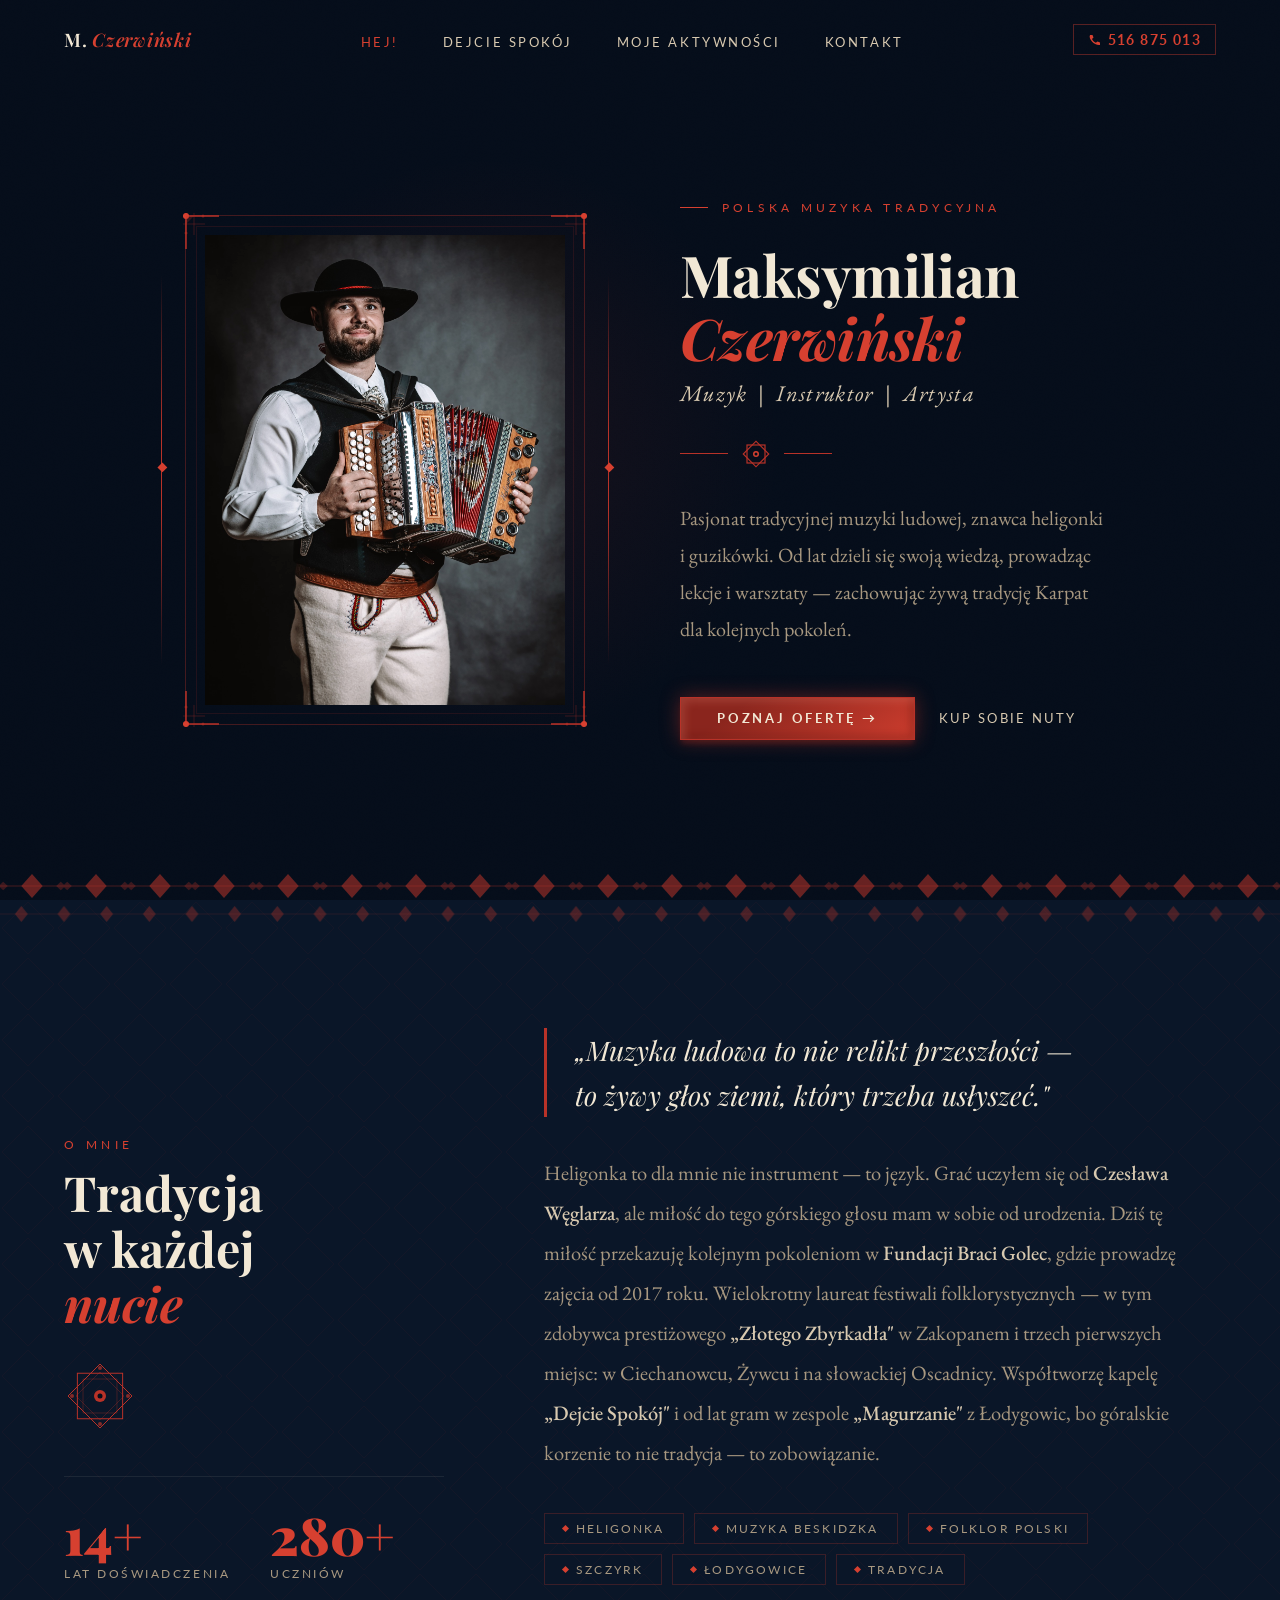
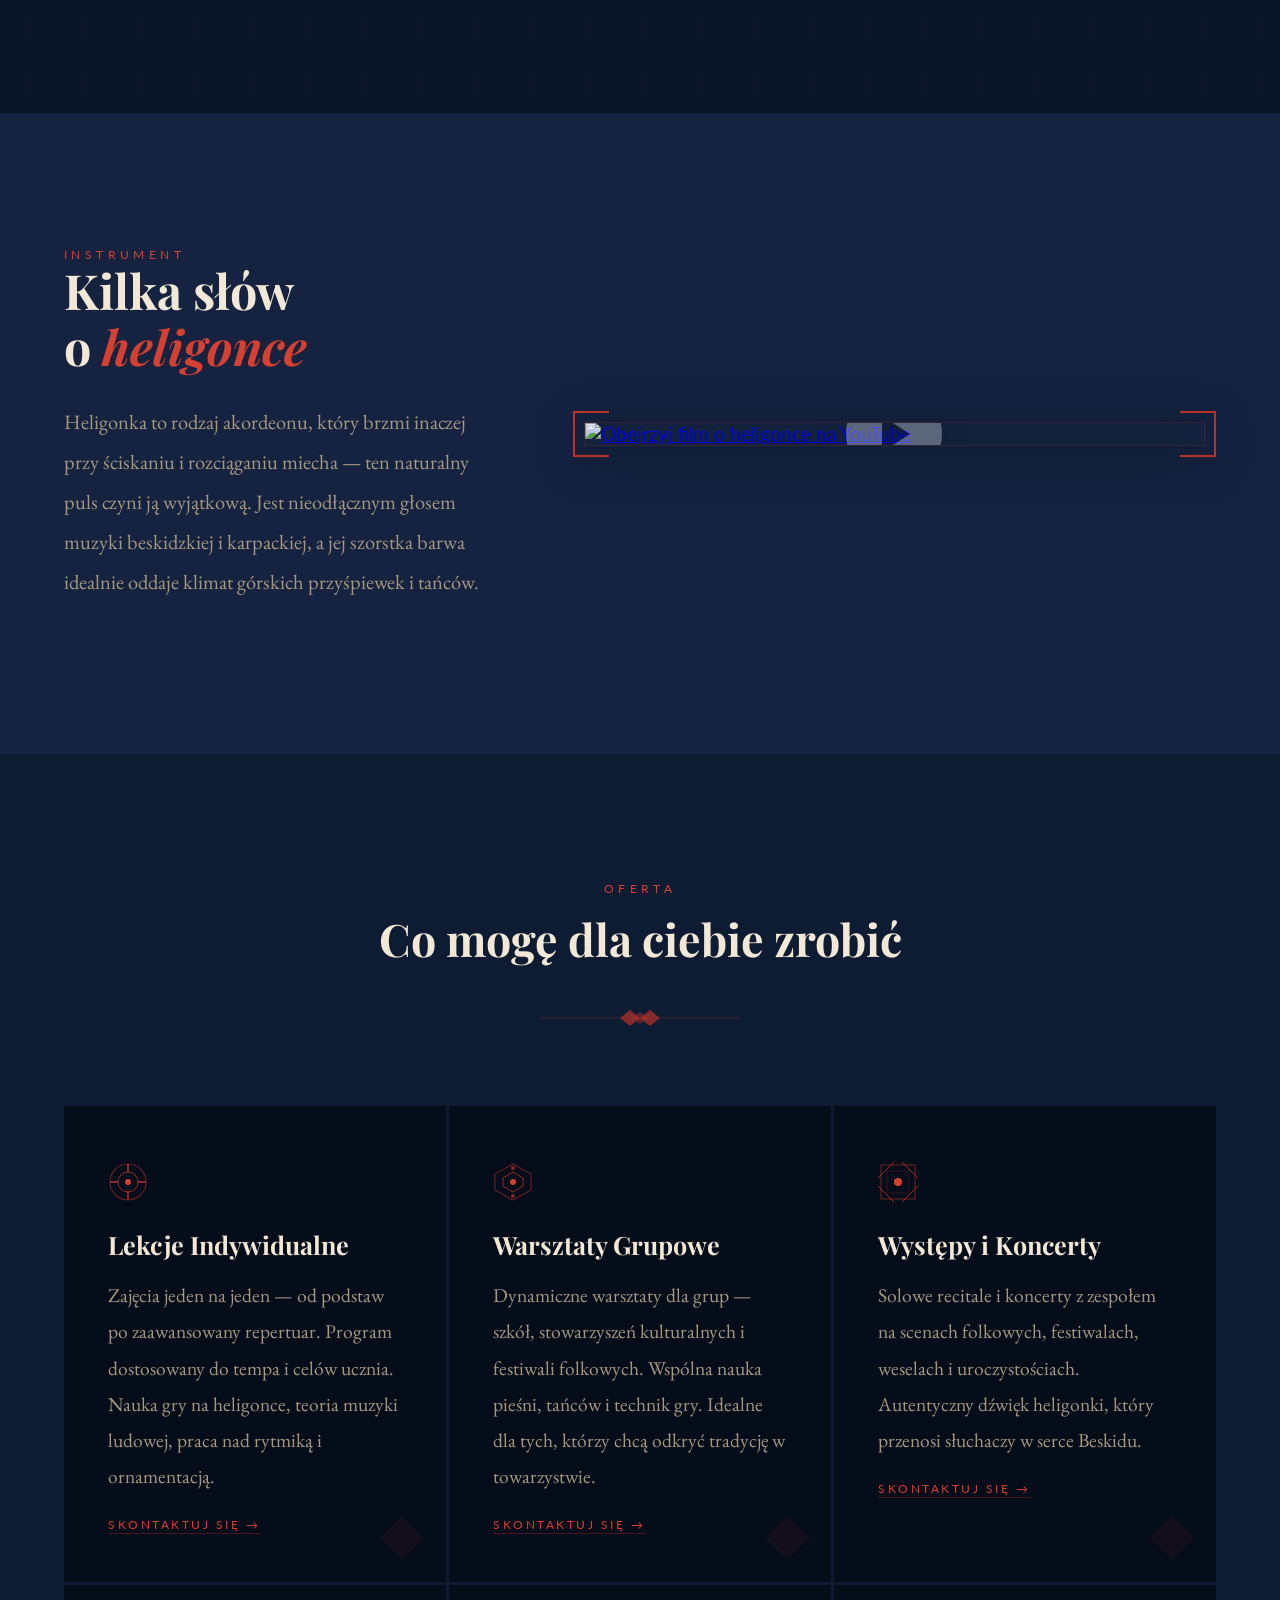
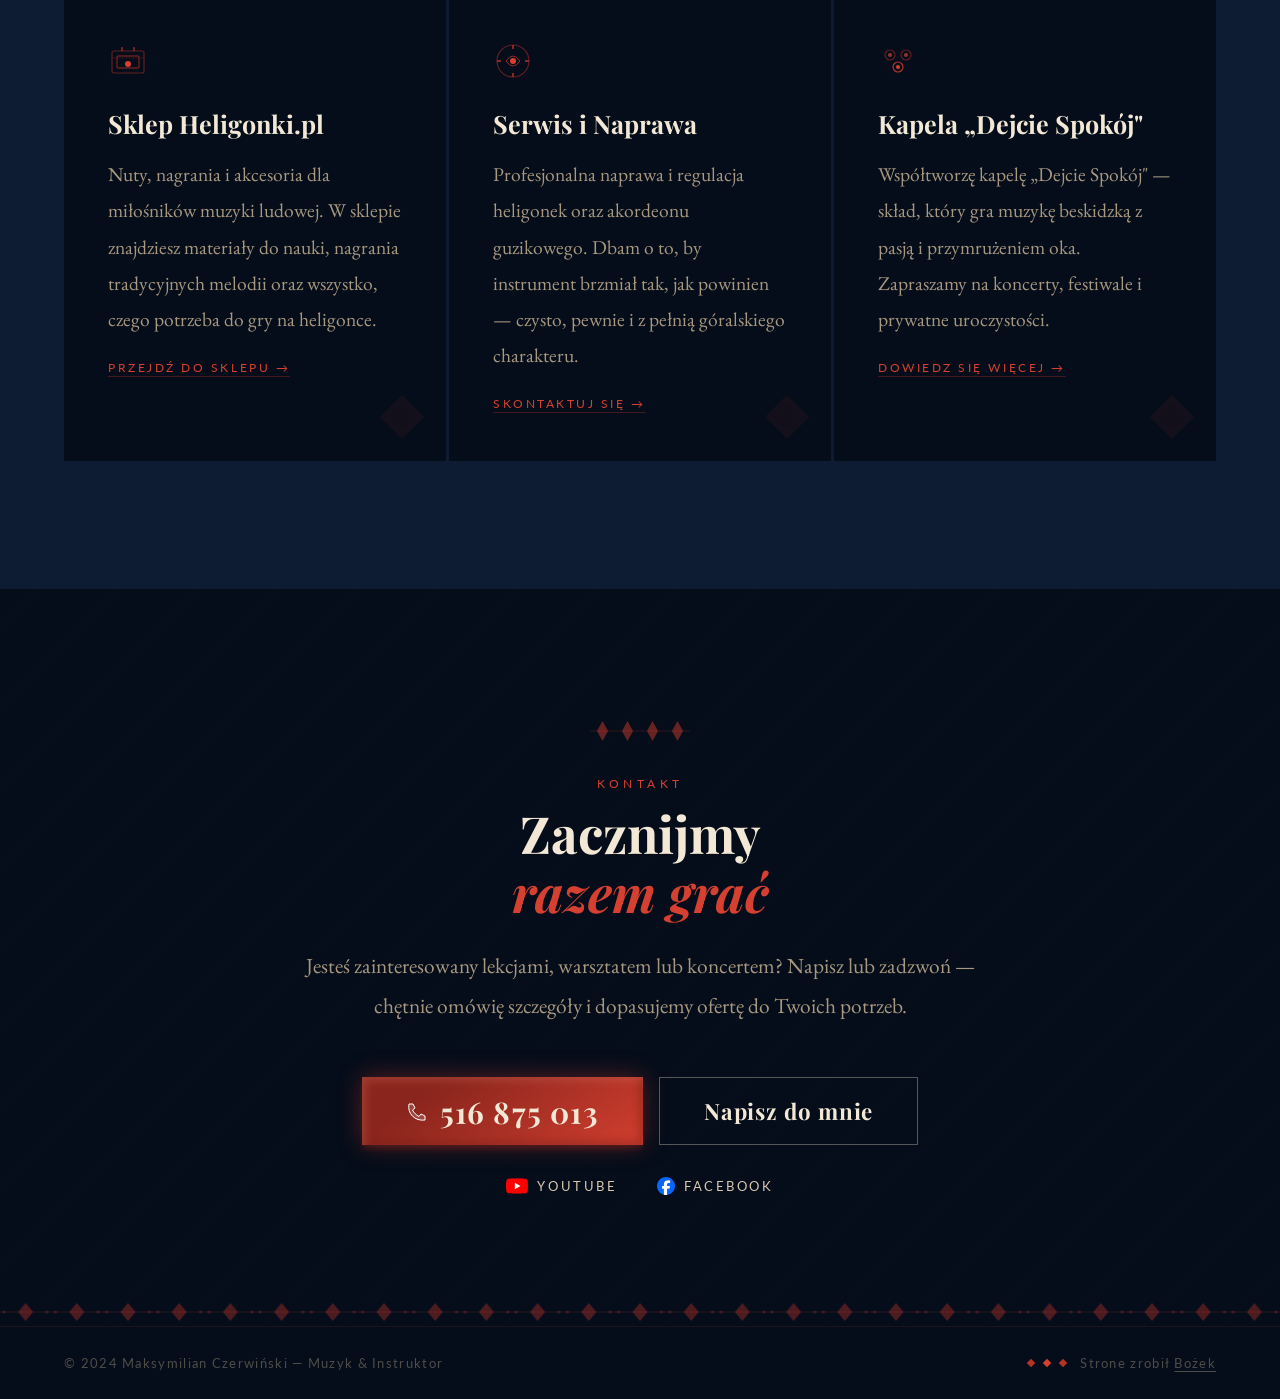
==== commit 0c77e1e4: "Rozbudowa UI: animacje, ikony, hamburger menu i poprawki - Hamburger menu dla urządzeń mobilnych - A" ====
--- a/index.html
+++ b/index.html
@@ -18,7 +18,7 @@
     <a href="#hero" class="nav-brand">M. <span>Czerwiński</span></a>
     <ul class="nav-links">
       <li><a href="index.html" class="nav-active">Hej!</a></li>
-      <li><a href="dejcie-spokol.html">Dejcie Spokój</a></li>
+      <li><a href="dejcie-spokoj.html">Dejcie Spokój</a></li>
       <li><a href="aktywnosci.html">Moje aktywności</a></li>
       <li><a href="kontakt.html">Kontakt</a></li>
     </ul>
@@ -28,7 +28,20 @@
       </svg>
       516 875 013
     </a>
+    <button class="nav-hamburger" id="navHamburger" aria-label="Otwórz menu">
+      <span></span><span></span><span></span>
+    </button>
   </nav>
+
+  <div class="mobile-menu" id="mobileMenu">
+    <div class="mobile-menu-links"></div>
+    <a href="tel:+48516875013" class="mobile-menu-phone">
+      <svg width="16" height="16" viewBox="0 0 13 13" fill="none">
+        <path d="M2 2h2.5l1 2.5-1.5 1.5c.9 1.8 2 2.9 3.8 3.8L9.5 8.5 12 9.5v2.5C7 13 0 6 2 2z" fill="#d64030"/>
+      </svg>
+      516 875 013
+    </a>
+  </div>
 
   <!-- ═══════════════════════════════════════════
        HERO
@@ -132,10 +145,8 @@
         </p>
 
         <div class="hero-actions">
-          <a href="#contact" class="btn-red">Skontaktuj się</a>
-          <a href="#services" class="btn-ghost">
-            Poznaj ofertę <span class="arr">→</span>
-          </a>
+          <a href="#services" class="btn-red">Poznaj ofertę <span class="arr">→</span></a>
+          <a href="https://heligonki.pl" target="_blank" rel="noopener" class="btn-ghost">Kup sobie nuty</a>
         </div>
       </div>
     </div>
@@ -203,11 +214,11 @@
 
         <div class="about-stat-row">
           <div class="about-stat">
-            <div class="stat-num">15+</div>
+            <div class="stat-num" data-count="15">0+</div>
             <span class="stat-lbl">Lat doświadczenia</span>
           </div>
           <div class="about-stat">
-            <div class="stat-num">300+</div>
+            <div class="stat-num" data-count="300">0+</div>
             <span class="stat-lbl">Uczniów</span>
           </div>
         </div>
@@ -410,7 +421,7 @@
       </a>
 
       <!-- Card 6 -->
-      <a href="dejcie-spokol.html" class="card fade-up d2">
+      <a href="dejcie-spokoj.html" class="card fade-up d2">
         <div class="card-icon">
           <svg width="40" height="40" viewBox="0 0 40 40" fill="none" xmlns="http://www.w3.org/2000/svg">
             <circle cx="12" cy="14" r="5" stroke="#b83228" stroke-width="1.2" stroke-opacity="0.5"/>
@@ -436,7 +447,8 @@
   <!-- ═══════════════════════════════════════════
        CONTACT
   ════════════════════════════════════════════ -->
-  <section id="contact">
+  <section id="contact" style="position:relative;">
+    <div class="music-bubbles" id="contactBubbles"></div>
     <div class="contact-inner fade-up">
       <div class="contact-ornament">
         <svg width="100" height="28" viewBox="0 0 100 28" fill="none" xmlns="http://www.w3.org/2000/svg">
@@ -462,35 +474,23 @@
       </p>
 
       <div class="contact-cta">
-        <a href="tel:+48516875013" class="contact-phone">
-          <svg width="20" height="20" viewBox="0 0 20 20" fill="none" xmlns="http://www.w3.org/2000/svg">
-            <path d="M3 3h4l2 4-2.5 2c1.5 3 3.5 5 6.5 6.5L15 13l4 2v4c-10 1.5-18-6.5-16-16z" fill="#fff" fill-opacity="0.15" stroke="#fff" stroke-width="1"/>
-          </svg>
-          516 875 013
-        </a>
+        <div style="display:flex;align-items:center;gap:16px;justify-content:center;flex-wrap:nowrap;">
+          <a href="tel:+48516875013" class="contact-phone">
+            <svg width="20" height="20" viewBox="0 0 20 20" fill="none" xmlns="http://www.w3.org/2000/svg">
+              <path d="M3 3h4l2 4-2.5 2c1.5 3 3.5 5 6.5 6.5L15 13l4 2v4c-10 1.5-18-6.5-16-16z" fill="#fff" fill-opacity="0.15" stroke="#fff" stroke-width="1"/>
+            </svg>
+            516 875 013
+          </a>
+          <a href="kontakt.html" class="contact-phone-ghost">Napisz do mnie</a>
+        </div>
         <div class="contact-links">
-          <a href="#contact" class="contact-link">
-            <svg width="14" height="14" viewBox="0 0 14 14" fill="none" xmlns="http://www.w3.org/2000/svg">
-              <path d="M1 3h12v9H1zM1 3l6 5 6-5" stroke="#b83228" stroke-width="1" fill="none"/>
-            </svg>
-            Napisz do mnie
-          </a>
           <a href="https://www.youtube.com/@heligonkapl/featured" target="_blank" rel="noopener noreferrer" class="contact-link">
-            <svg width="14" height="14" viewBox="0 0 14 14" fill="none" xmlns="http://www.w3.org/2000/svg">
-              <rect x="1" y="2" width="12" height="9" rx="1" stroke="#b83228" stroke-width="1" fill="none"/>
-              <path d="M4 5.5l2.5 2 2.5-2" stroke="#b83228" stroke-width="1" stroke-linecap="round"/>
-              <line x1="4" y1="8" x2="6" y2="8" stroke="#b83228" stroke-width="1"/>
-              <polygon points="9,11 14,8 14,14" fill="#b83228"/>
-            </svg>
+            <img src="brand_assets/icons/YouTube.svg" width="22" height="16" alt="YouTube" style="display:block;">
             YouTube
           </a>
-          <a href="#" class="contact-link">
-            <svg width="14" height="14" viewBox="0 0 14 14" fill="none" xmlns="http://www.w3.org/2000/svg">
-              <rect x="1" y="1" width="12" height="12" rx="3" stroke="#b83228" stroke-width="1"/>
-              <circle cx="7" cy="7" r="2.5" stroke="#b83228" stroke-width="1"/>
-              <circle cx="10.5" cy="3.5" r="0.75" fill="#b83228"/>
-            </svg>
-            Instagram
+          <a href="https://www.facebook.com/profile.php?id=100090272505042" target="_blank" rel="noopener noreferrer" class="contact-link">
+            <img src="brand_assets/icons/Facebook.svg" width="18" height="18" alt="Facebook" style="display:block;">
+            Facebook
           </a>
         </div>
       </div>
--- a/style.css
+++ b/style.css
@@ -69,6 +69,86 @@
   background: rgba(214,64,48,0.15);
 }
 @media (max-width: 860px) { .nav-phone { display: none; } }
+
+/* ── HAMBURGER BUTTON ── */
+.nav-hamburger {
+  display: none;
+  flex-direction: column;
+  justify-content: center;
+  gap: 5px;
+  width: 36px; height: 36px;
+  background: none; border: none;
+  cursor: pointer; padding: 4px;
+  z-index: 301; flex-shrink: 0;
+}
+.nav-hamburger span {
+  display: block;
+  height: 1.5px;
+  background: var(--cream);
+  transition: transform 0.35s cubic-bezier(0.4,0,0.2,1), opacity 0.3s, width 0.3s;
+}
+.nav-hamburger span:nth-child(3) { width: 60%; }
+.nav-hamburger.open span:nth-child(1) { transform: translateY(6.5px) rotate(45deg); }
+.nav-hamburger.open span:nth-child(2) { opacity: 0; }
+.nav-hamburger.open span:nth-child(3) { width: 100%; transform: translateY(-6.5px) rotate(-45deg); }
+@media (max-width: 860px) { .nav-hamburger { display: flex; } }
+
+/* ── MOBILE MENU OVERLAY ── */
+.mobile-menu {
+  position: fixed; inset: 0; z-index: 300;
+  background: rgba(5,13,26,0.97);
+  backdrop-filter: blur(14px);
+  -webkit-backdrop-filter: blur(14px);
+  display: flex; flex-direction: column;
+  align-items: center; justify-content: center;
+  gap: 0;
+  opacity: 0; pointer-events: none;
+  transition: opacity 0.35s;
+}
+.mobile-menu.open { opacity: 1; pointer-events: all; }
+
+.mobile-menu-links {
+  display: flex; flex-direction: column;
+  align-items: center; gap: 4px;
+  margin-bottom: 48px;
+}
+.mobile-menu-links a {
+  font-family: 'Playfair Display', serif;
+  font-size: 2.6rem; font-weight: 700;
+  color: var(--cream);
+  text-decoration: none;
+  letter-spacing: 0.02em;
+  padding: 8px 24px;
+  transition: color 0.25s;
+  position: relative;
+}
+.mobile-menu-links a::after {
+  content: '';
+  position: absolute; bottom: 4px; left: 24px; right: 24px;
+  height: 1px;
+  background: var(--red-bright);
+  transform: scaleX(0);
+  transition: transform 0.3s;
+}
+.mobile-menu-links a:hover,
+.mobile-menu-links a.nav-active { color: var(--red-bright); }
+.mobile-menu-links a:hover::after,
+.mobile-menu-links a.nav-active::after { transform: scaleX(1); }
+
+.mobile-menu-phone {
+  display: inline-flex; align-items: center; gap: 10px;
+  font-family: 'Lato', sans-serif;
+  font-size: 0.85rem; font-weight: 700; letter-spacing: 0.12em;
+  color: var(--red-bright);
+  text-decoration: none;
+  border: 1px solid rgba(214,64,48,0.4);
+  padding: 10px 22px;
+  transition: background 0.3s, border-color 0.3s;
+}
+.mobile-menu-phone:hover {
+  background: rgba(214,64,48,0.12);
+  border-color: var(--red-bright);
+}
 
 /* ──────────────────────────────────────────
    FOLK SVG HELPERS
@@ -576,7 +656,7 @@
 }
 
 .services-header {
-  max-width: 1280px; margin: 0 auto 80px;
+  max-width: 1280px; margin: 0 auto 50px;
   display: flex; flex-direction: column; align-items: center;
   text-align: center;
 }
@@ -600,16 +680,17 @@
   max-width: 1280px; margin: 0 auto;
   display: grid; grid-template-columns: repeat(3, 1fr);
   gap: 3px;
+  overflow: visible;
 }
 
 .card {
   position: relative;
   background: var(--navy-deep);
   padding: 56px 44px 48px;
-  overflow: hidden;
-  transition: background 0.4s;
+  transition: background 0.2s, transform 0.15s cubic-bezier(0.2, 0, 0.4, 1), box-shadow 0.15s;
   text-decoration: none;
   display: block;
+  z-index: 0;
 }
 .card::after {
   content: '';
@@ -620,7 +701,13 @@
   transition: transform 0.45s ease;
 }
 .card:hover::after { transform: scaleX(1); }
-.card:hover { background: var(--navy-light); }
+.card:hover,
+.card.fade-up.visible:hover {
+  background: var(--navy-light);
+  transform: translateY(0) scale(1.05) !important;
+  z-index: 10;
+  box-shadow: 0 20px 60px rgba(0,0,0,0.5);
+}
 
 .card-icon { margin-bottom: 22px; }
 
@@ -690,13 +777,14 @@
 .contact-phone {
   display: inline-flex; align-items: center; gap: 14px;
   font-family: 'Playfair Display', serif;
-  font-size: 2.4rem; font-weight: 700; letter-spacing: 0.04em;
+  font-size: 1.6rem; font-weight: 700; letter-spacing: 0.04em;
   color: var(--cream);
   text-decoration: none;
   background: linear-gradient(325deg, var(--red-dark) 0%, var(--red-bright) 55%, var(--red-dark) 90%);
   background-size: 280% auto;
   background-position: left center;
-  padding: 18px 44px;
+  padding: 0 44px;
+  height: 68px;
   box-shadow:
     0px 0px 24px rgba(184,50,40,0.45),
     0px 5px 5px -1px rgba(138,37,29,0.3),
@@ -713,8 +801,24 @@
     inset 4px 4px 8px rgba(255,160,140,0.2),
     inset -4px -4px 8px rgba(100,20,15,0.35);
 }
+.contact-phone-ghost {
+  display: inline-flex; align-items: center; gap: 14px;
+  font-family: 'Playfair Display', serif;
+  font-size: 1.2rem; font-weight: 700; letter-spacing: 0.04em;
+  color: var(--cream);
+  text-decoration: none;
+  border: 1px solid rgba(236,225,199,0.35);
+  padding: 0 44px;
+  height: 68px;
+  transition: background 0.3s, border-color 0.3s;
+}
+.contact-phone-ghost:hover {
+  background: rgba(236,225,199,0.06);
+  border-color: rgba(236,225,199,0.7);
+}
 @media (max-width: 860px) {
-  .contact-phone { font-size: 1.9rem; padding: 16px 32px; width: 100%; justify-content: center; }
+  .contact-phone { font-size: 1.4rem; padding: 0 32px; height: 60px; width: 100%; justify-content: center; }
+  .contact-phone-ghost { font-size: 1rem; padding: 0 32px; height: 60px; width: 100%; justify-content: center; }
 }
 .contact-links {
   display: flex; gap: 40px; justify-content: center; flex-wrap: wrap;
@@ -773,6 +877,7 @@
 .fade-up.d2 { transition-delay: 0.2s; }
 .fade-up.d3 { transition-delay: 0.3s; }
 .fade-up.d4 { transition-delay: 0.4s; }
+.card.fade-up.visible { transition: background 0.2s, transform 0.15s cubic-bezier(0.2, 0, 0.4, 1), box-shadow 0.15s; }
 
 /* ──────────────────────────────────────────
    RESPONSIVE
